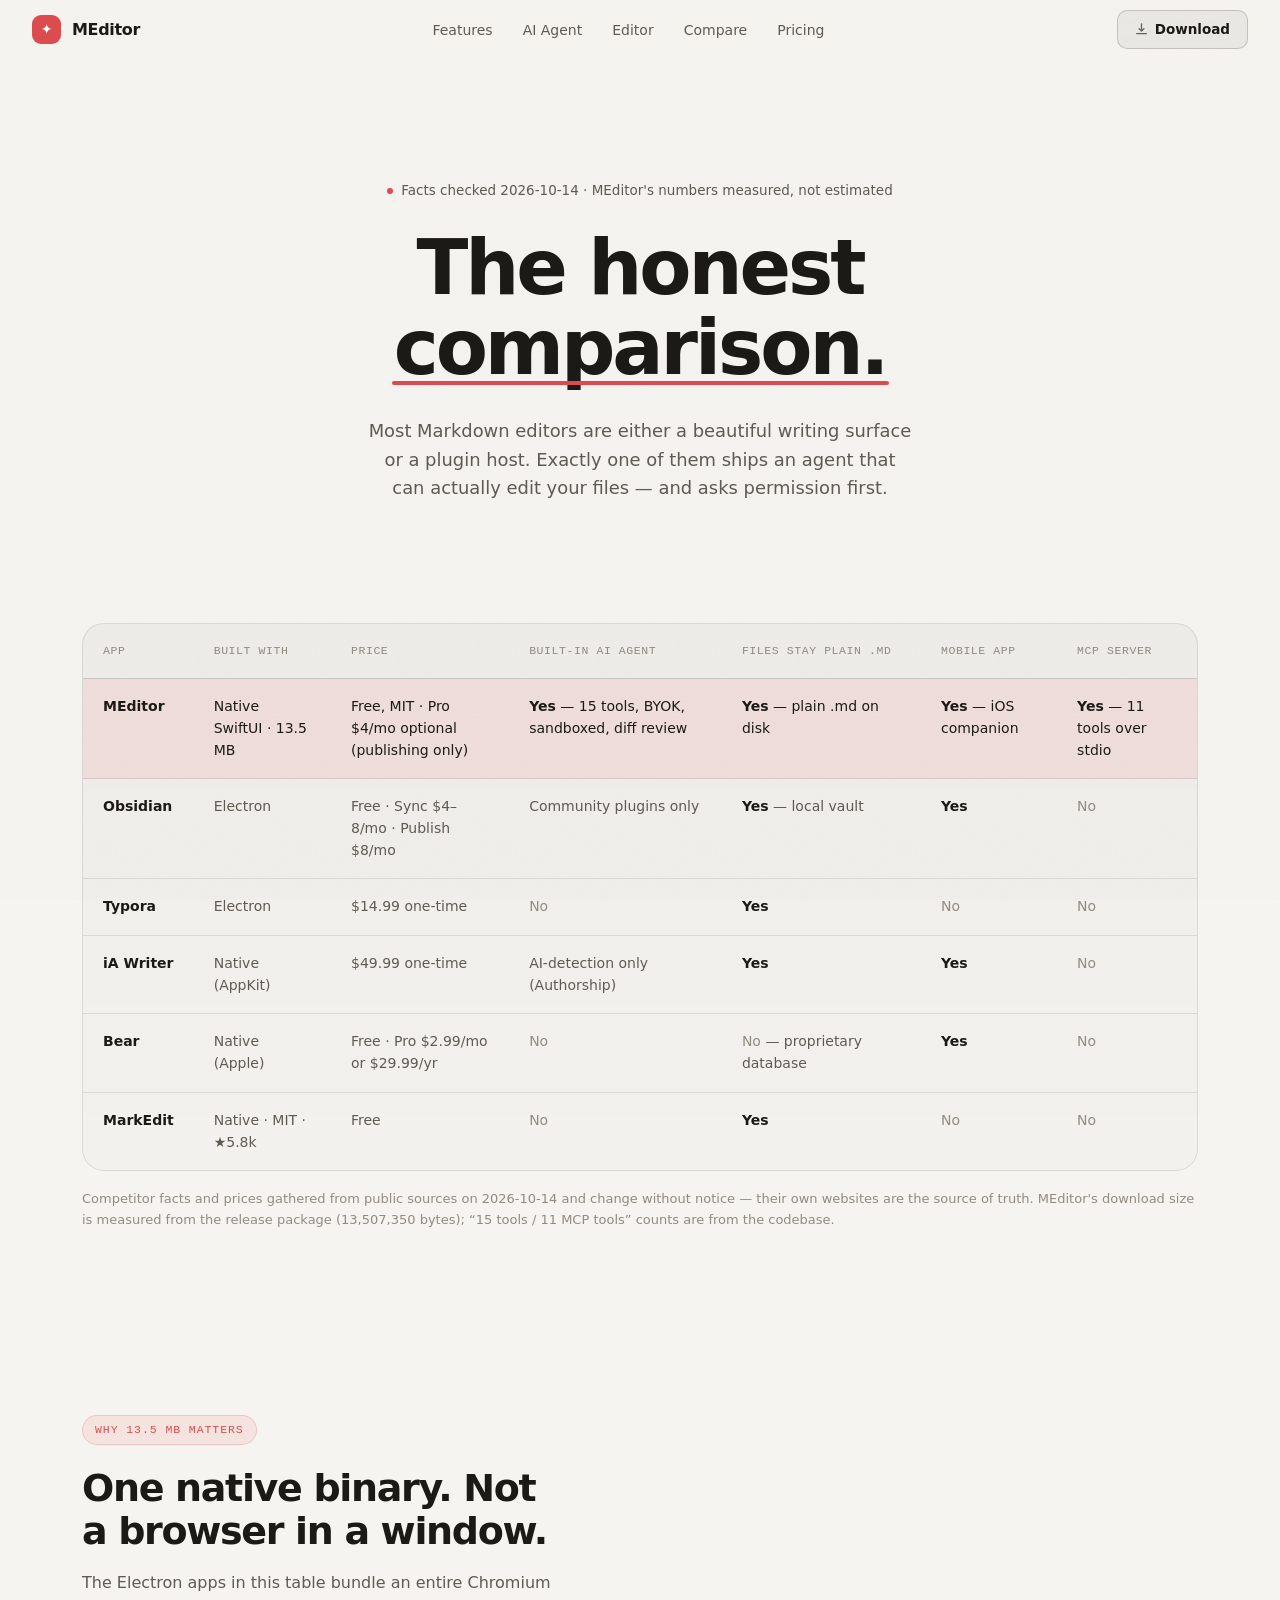
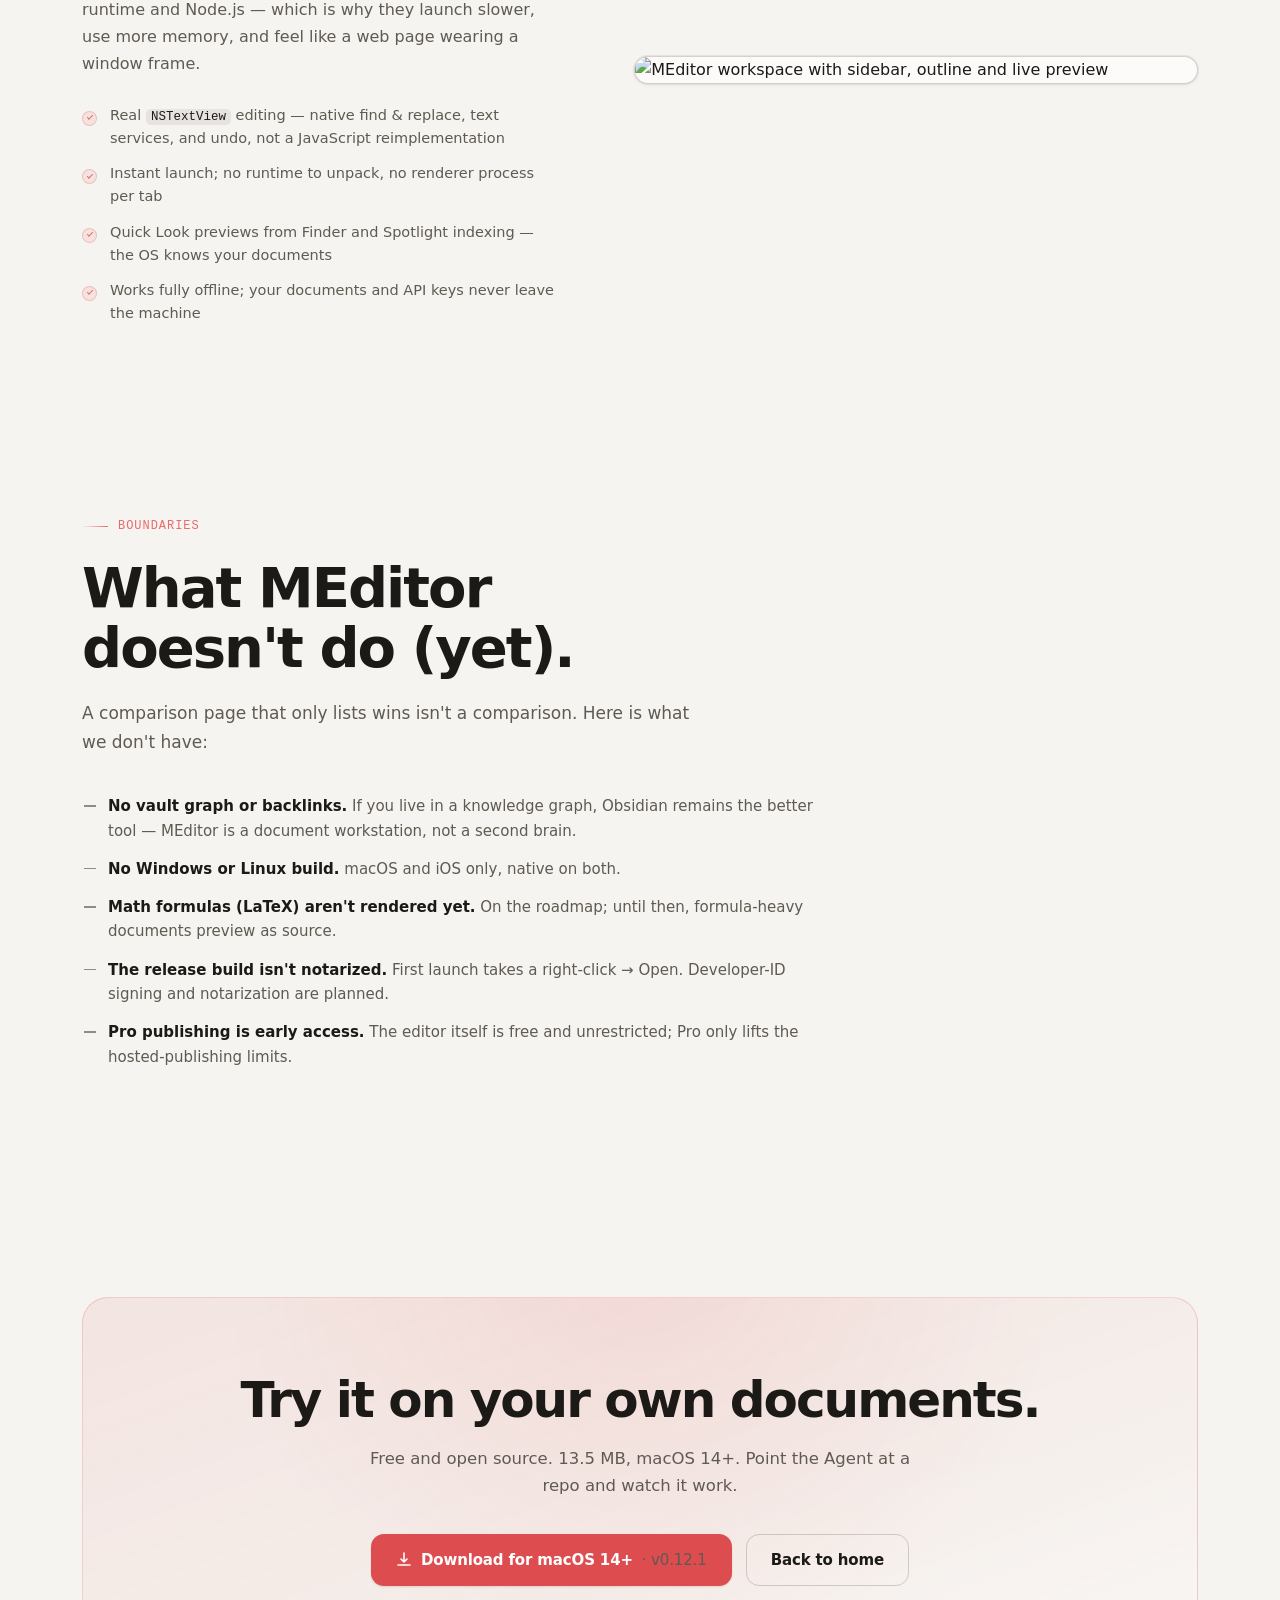
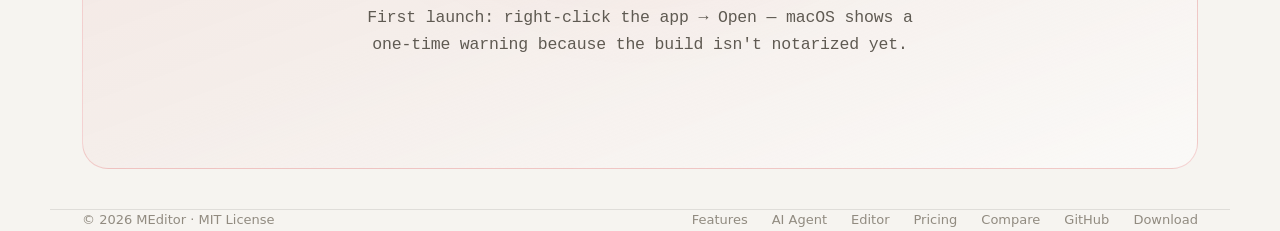
==== website/compare.html @ b94cb67f "site+docs: 分发面 P0/P1 —— MCP/可信执行上首屏、对比页、Gatekeeper 指引、稳定性承诺 竞争力评审（reports/meditor-competitiveness-re" ====
<!DOCTYPE html>
<html lang="en">
<head>
  <meta charset="UTF-8" />
  <meta name="viewport" content="width=device-width, initial-scale=1.0" />
  <title>Compare — MEditor vs Obsidian, Typora, iA Writer, Bear, MarkEdit</title>
  <meta name="description" content="The honest comparison: MEditor vs Obsidian, Typora, iA Writer, Bear and MarkEdit. Native vs Electron, built-in AI agent, BYOK, MCP server, mobile. Prices checked October 2026." />
  <meta property="og:title" content="MEditor — the honest comparison" />
  <meta property="og:description" content="Native 13.5 MB vs Electron. Built-in AI agent with real tool calls. BYOK. MCP server. Prices checked October 2026." />
  <meta property="og:type" content="website" />
  <link rel="stylesheet" href="style.css" />
  <style>
    /* ═══════════════ 对比页专用（表格）═══ 共享样式在 style.css ═══════════════ */
    .cmp-scroll {
      overflow-x: auto;
      border: 1px solid var(--hairline);
      border-radius: var(--r-lg);
      background: linear-gradient(180deg, rgba(28,25,23,0.032), rgba(28,25,23,0.010));
    }
    .cmp-table { width: 100%; border-collapse: collapse; min-width: 880px; }
    .cmp-table th {
      text-align: left; white-space: nowrap;
      font-family: var(--mono); font-size: 11.5px; font-weight: 500;
      letter-spacing: 0.05em; text-transform: uppercase;
      color: var(--text-3);
      padding: 18px 20px;
      border-bottom: 1px solid var(--hairline-2);
    }
    .cmp-table td {
      padding: 17px 20px;
      font-size: 14px; color: var(--text-2); line-height: 1.55;
      border-bottom: 1px solid var(--hairline);
      vertical-align: top;
    }
    .cmp-table tbody tr:last-child td { border-bottom: 0; }
    .cmp-table td:first-child { color: var(--text); font-weight: 580; white-space: nowrap; }
    .cmp-table .cmp-us { background: var(--accent-dim); }
    .cmp-table .cmp-us td { color: var(--text); }
    .cmp-yes { color: var(--text); font-weight: 550; }
    .cmp-no  { color: var(--text-3); }
    .cmp-note {
      margin-top: 18px;
      font-size: 13px; color: var(--text-3); line-height: 1.6;
    }
    .wont-list { list-style: none; display: grid; gap: 14px; max-width: 760px; }
    .wont-list li {
      position: relative; padding-left: 26px;
      font-size: 15px; color: var(--text-2); line-height: 1.62;
    }
    .wont-list li::before {
      content: ''; position: absolute; left: 2px; top: 11px;
      width: 12px; height: 1.5px; background: var(--text-3);
    }
    .wont-list b { color: var(--text); font-weight: 580; }
  </style>
</head>
<body>

<div class="ambient"></div>
<div class="grain"></div>

<!-- ═══════════════ NAV ═══════════════ -->
<nav id="nav">
  <a href="index.html" class="nav-logo">
    <span class="logo-mark">✦</span>
    MEditor
  </a>
  <ul class="nav-links">
    <li><a href="index.html#features">Features</a></li>
    <li><a href="index.html#ai">AI Agent</a></li>
    <li><a href="index.html#editor">Editor</a></li>
    <li><a href="compare.html">Compare</a></li>
    <li><a href="index.html#pricing">Pricing</a></li>
  </ul>
  <a href="#download" class="nav-cta">
    <svg width="13" height="13" viewBox="0 0 16 16" fill="none"><path d="M8 1v9M8 10l-3-3M8 10l3-3" stroke="currentColor" stroke-width="1.6" stroke-linecap="round" stroke-linejoin="round"/><path d="M2 13h12" stroke="currentColor" stroke-width="1.6" stroke-linecap="round" stroke-linejoin="round"/></svg>
    Download
  </a>
</nav>

<!-- ═══════════════ HERO ═══════════════ -->
<div class="hero" style="padding-bottom:40px">
  <div class="wrap">
    <div class="hero-inner">
      <div class="hero-badge hero-anim hero-anim-1">
        <span class="dot"></span>
        Facts checked 2026-10-14 · MEditor's numbers measured, not estimated
      </div>
      <h1 class="hero-anim hero-anim-2">
        The honest<br />
        <span class="u">comparison.</span>
      </h1>
      <p class="hero-sub hero-anim hero-anim-3">
        Most Markdown editors are either a beautiful writing surface or a plugin host.
        Exactly one of them ships an agent that can actually edit your files —
        and asks permission first.
      </p>
    </div>
  </div>
</div>

<!-- ═══════════════ TABLE ═══════════════ -->
<section class="section" style="padding-top:40px">
  <div class="wrap">
    <div class="cmp-scroll reveal">
      <table class="cmp-table">
        <thead>
          <tr>
            <th>App</th>
            <th>Built with</th>
            <th>Price</th>
            <th>Built-in AI Agent</th>
            <th>Files stay plain .md</th>
            <th>Mobile app</th>
            <th>MCP server</th>
          </tr>
        </thead>
        <tbody>
          <tr class="cmp-us">
            <td>MEditor</td>
            <td>Native SwiftUI · 13.5 MB</td>
            <td>Free, MIT · Pro $4/mo optional (publishing only)</td>
            <td><span class="cmp-yes">Yes</span> — 15 tools, BYOK, sandboxed, diff review</td>
            <td><span class="cmp-yes">Yes</span> — plain .md on disk</td>
            <td><span class="cmp-yes">Yes</span> — iOS companion</td>
            <td><span class="cmp-yes">Yes</span> — 11 tools over stdio</td>
          </tr>
          <tr>
            <td>Obsidian</td>
            <td>Electron</td>
            <td>Free · Sync $4–8/mo · Publish $8/mo</td>
            <td>Community plugins only</td>
            <td><span class="cmp-yes">Yes</span> — local vault</td>
            <td><span class="cmp-yes">Yes</span></td>
            <td><span class="cmp-no">No</span></td>
          </tr>
          <tr>
            <td>Typora</td>
            <td>Electron</td>
            <td>$14.99 one-time</td>
            <td><span class="cmp-no">No</span></td>
            <td><span class="cmp-yes">Yes</span></td>
            <td><span class="cmp-no">No</span></td>
            <td><span class="cmp-no">No</span></td>
          </tr>
          <tr>
            <td>iA Writer</td>
            <td>Native (AppKit)</td>
            <td>$49.99 one-time</td>
            <td>AI-detection only (Authorship)</td>
            <td><span class="cmp-yes">Yes</span></td>
            <td><span class="cmp-yes">Yes</span></td>
            <td><span class="cmp-no">No</span></td>
          </tr>
          <tr>
            <td>Bear</td>
            <td>Native (Apple)</td>
            <td>Free · Pro $2.99/mo or $29.99/yr</td>
            <td><span class="cmp-no">No</span></td>
            <td><span class="cmp-no">No</span> — proprietary database</td>
            <td><span class="cmp-yes">Yes</span></td>
            <td><span class="cmp-no">No</span></td>
          </tr>
          <tr>
            <td>MarkEdit</td>
            <td>Native · MIT · ★5.8k</td>
            <td>Free</td>
            <td><span class="cmp-no">No</span></td>
            <td><span class="cmp-yes">Yes</span></td>
            <td><span class="cmp-no">No</span></td>
            <td><span class="cmp-no">No</span></td>
          </tr>
        </tbody>
      </table>
    </div>
    <p class="cmp-note reveal">
      Competitor facts and prices gathered from public sources on 2026-10-14 and change without notice —
      their own websites are the source of truth. MEditor's download size is measured from the release
      package (13,507,350 bytes); “15 tools / 11 MCP tools” counts are from the codebase.
    </p>
  </div>
</section>

<!-- ═══════════════ WHY NATIVE ═══════════════ -->
<section class="section" id="why-native" style="padding-top:0">
  <div class="wrap">
    <div class="feature-split">
      <div class="split-text reveal from-left">
        <span class="tag">Why 13.5 MB matters</span>
        <h3>One native binary. Not a browser in a window.</h3>
        <p>
          The Electron apps in this table bundle an entire Chromium runtime and Node.js — which is
          why they launch slower, use more memory, and feel like a web page wearing a window frame.
        </p>
        <ul class="feature-list">
          <li>Real <code>NSTextView</code> editing — native find &amp; replace, text services, and undo, not a JavaScript reimplementation</li>
          <li>Instant launch; no runtime to unpack, no renderer process per tab</li>
          <li>Quick Look previews from Finder and Spotlight indexing — the OS knows your documents</li>
          <li>Works fully offline; your documents and API keys never leave the machine</li>
        </ul>
      </div>
      <div class="split-visual reveal from-right">
        <div class="shot shot--bare">
          <img src="images/hero.png?v=4" alt="MEditor workspace with sidebar, outline and live preview" loading="lazy">
        </div>
      </div>
    </div>
  </div>
</section>

<!-- ═══════════════ WHAT IT DOESN'T DO ═══════════════ -->
<section class="section" id="limits" style="padding-top:0">
  <div class="wrap">
    <div class="section-head reveal" style="max-width:760px">
      <div class="eyebrow">Boundaries</div>
      <h2 class="section-title">What MEditor<br /><em>doesn't</em> do (yet).</h2>
      <p class="section-sub" style="margin-bottom:38px">
        A comparison page that only lists wins isn't a comparison. Here is what we don't have:
      </p>
      <ul class="wont-list">
        <li><b>No vault graph or backlinks.</b> If you live in a knowledge graph, Obsidian remains the better tool — MEditor is a document workstation, not a second brain.</li>
        <li><b>No Windows or Linux build.</b> macOS and iOS only, native on both.</li>
        <li><b>Math formulas (LaTeX) aren't rendered yet.</b> On the roadmap; until then, formula-heavy documents preview as source.</li>
        <li><b>The release build isn't notarized.</b> First launch takes a right-click → Open. Developer-ID signing and notarization are planned.</li>
        <li><b>Pro publishing is early access.</b> The editor itself is free and unrestricted; Pro only lifts the hosted-publishing limits.</li>
      </ul>
    </div>
  </div>
</section>

<!-- ═══════════════ CTA ═══════════════ -->
<div class="wrap" style="padding-bottom:40px">
  <div class="cta-banner reveal" id="download">
    <h2>Try it on your own documents.</h2>
    <p>Free and open source. 13.5 MB, macOS 14+. Point the Agent at a repo and watch it work.</p>
    <div class="hero-actions" style="margin-bottom:0">
      <a href="/update/pkg" class="btn btn-primary">
        <svg width="16" height="16" viewBox="0 0 16 16" fill="none"><path d="M8 1v9M8 10l-3-3M8 10l3-3" stroke="currentColor" stroke-width="1.6" stroke-linecap="round" stroke-linejoin="round"/><path d="M2 13h12" stroke="currentColor" stroke-width="1.6" stroke-linecap="round" stroke-linejoin="round"/></svg>
        Download for macOS 14+<span class="dl-version"> · v0.12.1</span>
      </a>
      <a href="index.html" class="btn btn-ghost">Back to home</a>
    </div>
    <p class="hero-note" style="margin-top:18px">First launch: <b>right-click the app → Open</b> — macOS shows a one-time warning because the build isn't notarized yet.</p>
  </div>
</div>

<!-- ═══════════════ FOOTER ═══════════════ -->
<footer class="wrap">
  <span>© 2026 MEditor · MIT License</span>
  <div class="footer-links">
    <a href="index.html#features">Features</a>
    <a href="index.html#ai">AI Agent</a>
    <a href="index.html#editor">Editor</a>
    <a href="index.html#pricing">Pricing</a>
    <a href="compare.html">Compare</a>
    <a href="https://github.com/retrychx/Meditor" target="_blank" rel="noopener">GitHub</a>
    <a href="#download">Download</a>
  </div>
</footer>

<script>
  /* 与 index.html 同一套门控：无 JS 时内容照常可见（渐进增强） */
  document.documentElement.classList.add('js-ready');

  const revealObserver = new IntersectionObserver((entries) => {
    entries.forEach(e => {
      if (e.isIntersecting) {
        e.target.classList.add('visible');
        revealObserver.unobserve(e.target);
      }
    });
  }, { threshold: 0.1, rootMargin: '0px 0px -50px 0px' });
  document.querySelectorAll('.reveal, .stagger-children').forEach(el => revealObserver.observe(el));

  const nav = document.getElementById('nav');
  const onScroll = () => nav.classList.toggle('scrolled', window.scrollY > 12);
  window.addEventListener('scroll', onScroll, { passive: true });
  onScroll();

  /* 版本号跟随 appcast，静态值是兜底 */
  fetch('/update/appcast.xml', { cache: 'no-store' })
    .then(r => (r.ok ? r.text() : Promise.reject()))
    .then(xml => {
      const v = xml.match(/sparkle:shortVersionString>\s*([^<]+?)\s*</)?.[1];
      if (v) document.querySelectorAll('.dl-version').forEach(el => { el.textContent = ' · v' + v; });
    })
    .catch(() => {});
</script>
</body>
</html>
---- website/style.css ----
/* ═══════════════════════════════════════════════════════
   MEditor 官网共享样式（index.html 与 compare.html 共用）。
   ⚠️ 改设计只改这一处；两个页面都引它，不会再出现「换 token 漏改硬编码」。
   ═══════════════════════════════════════════════════════ */
    /* ═══════════════════════════════════════════════════════
       Design tokens
       Dark-first: near-black layered surfaces, one accent,
       hierarchy comes from light + space, not from hue.
       ═══════════════════════════════════════════════════════ */
    *, *::before, *::after { box-sizing: border-box; margin: 0; padding: 0; }

    :root {
      /* 暖白纸感：底是纸，面是纸，卡是稍亮的纸。层级靠亮度差（2~4%）而非色相。 */
      --bg:          #F6F4F0;   /* 纸 */
      --bg-2:        #EFEDE7;
      --surface:     #FCFBF9;
      --surface-2:   #F2F0EA;
      --hairline:    rgba(28,25,23,0.10);
      --hairline-2:  rgba(28,25,23,0.18);

      /* 墨黑：不用纯黑，带一点暖调的深棕黑 */
      --text:        #1C1A17;
      --text-2:      #5F5A52;
      --text-3:      #918B80;

      /* 点缀色。参考 Bear 实测值 #DD4C4F（珊瑚红）——
         与「朱红」的差别在于**饱和度与明度**：朱红是暗沉的土红，这个更亮更干净，
         在暖白纸上跳得出来却不刺眼。
         ⚠️ 用法约束：**只作点缀**（logo、下划线、小圆点、图标），
         不做大面积底色、不做按钮底、不做标题字色 —— 铺开就俗了。 */
      --accent:      #DD4C4F;
      --accent-lo:   #C63F42;
      --accent-hi:   #E86A6C;
      --accent-dim:  rgba(221,76,79,0.10);
      --accent-glow: rgba(221,76,79,0.18);

      --font: -apple-system, BlinkMacSystemFont, "SF Pro Display", "Segoe UI", Inter, system-ui, sans-serif;
      --font-serif: ui-serif, "New York", Georgia, "Times New Roman", serif;
      --mono: ui-monospace, "SF Mono", SFMono-Regular, Menlo, "JetBrains Mono", monospace;

      --r-sm: 10px;
      --r:    16px;
      --r-lg: 22px;

      --ease: cubic-bezier(0.16, 1, 0.3, 1);
      --nav-h: 60px;
      --wrap: 1180px;
    }

    html { scroll-behavior: smooth; scroll-padding-top: 100px; }

    body {
      font-family: var(--font);
      background: var(--bg);
      color: var(--text);
      overflow-x: hidden;
      -webkit-font-smoothing: antialiased;
      -moz-osx-font-smoothing: grayscale;
      font-feature-settings: "cv02","cv03","cv04","ss01";
      line-height: 1.6;
    }

    /* 纸：底色 + 极淡的暖色不匀（模拟纸张纤维），无发光、无彩色光晕。 */
    .ambient {
      position: fixed; inset: 0; z-index: 0; pointer-events: none;
      background:
        radial-gradient(1200px 700px at 50% -10%, rgba(255,255,255,0.55)),
        radial-gradient(900px 600px at 92% 12%,  rgba(28,25,23,0.035), transparent 62%);
    }

    /* 纸纤维颗粒：细密、低对比，贴着纸看才有，远看是干净的底。
       用 multiply 而非 overlay —— overlay 在浅底上会提亮（发灰），multiply 才是真纸感。 */
    .grain {
      position: fixed; inset: 0; z-index: 9998; pointer-events: none;
      opacity: 0.42; mix-blend-mode: multiply;
      background-image: url("data:image/svg+xml,%3Csvg xmlns='http://www.w3.org/2000/svg' width='200' height='200'%3E%3Cfilter id='n'%3E%3CfeTurbulence type='fractalNoise' baseFrequency='0.9' numOctaves='4' stitchTiles='stitch'/%3E%3CfeColorMatrix type='saturate' values='0'/%3E%3C/filter%3E%3Crect width='200' height='200' filter='url(%23n)' opacity='0.10'/%3E%3C/svg%3E");
    }

    .wrap {
      max-width: var(--wrap);
      margin: 0 auto;
      padding: 0 32px;
      position: relative; z-index: 1;
    }

    /* ═══════════════ NAV ═══════════════ */
    nav {
      position: fixed; top: 0; left: 0; right: 0; z-index: 100;
      height: var(--nav-h);
      display: flex; align-items: center; justify-content: space-between;
      padding: 0 32px;
      background: rgba(246,244,240,0.72);
      backdrop-filter: blur(22px) saturate(160%);
      -webkit-backdrop-filter: blur(22px) saturate(160%);
      border-bottom: 1px solid transparent;
      transition: background .3s var(--ease), border-color .3s var(--ease);
    }
    nav.scrolled {
      background: rgba(246,244,240,0.92);
      border-bottom-color: var(--hairline);
    }

    .nav-logo {
      display: flex; align-items: center; gap: 11px;
      font-size: 16px; font-weight: 600; letter-spacing: -0.02em;
      color: var(--text); text-decoration: none;
    }
    .logo-mark {
      width: 29px; height: 29px; border-radius: 9px;
      display: flex; align-items: center; justify-content: center;
      font-size: 14px; color: #fff;
      background: var(--accent);
      box-shadow: none;
      color: #fff;
    }

    .nav-links { display: flex; align-items: center; gap: 30px; list-style: none; }
    .nav-links a {
      color: var(--text-2); text-decoration: none; font-size: 14px;
      transition: color .2s var(--ease);
    }
    .nav-links a:hover { color: var(--text); }

    .nav-cta {
      display: inline-flex; align-items: center; gap: 7px;
      padding: 8px 17px; border-radius: 10px;
      font-size: 13.5px; font-weight: 550; text-decoration: none;
      color: var(--text);
      background: rgba(28,25,23,0.055);
      border: 1px solid var(--hairline-2);
      transition: background .22s var(--ease), transform .22s var(--ease), border-color .22s var(--ease);
    }
    .nav-cta:hover { background: rgba(28,25,23,0.1); transform: translateY(-1px); }
    .nav-cta svg { opacity: .65; }

    /* ═══════════════ Hero entrance ═══════════════
       克制优雅：元素按「阅读顺序」依次浮起，最后窗口缓缓升起。
       全部走 transform + opacity（合成层，不触发布局），约 1.4s 收尾。
       prefers-reduced-motion 下整体关闭（见文件末尾）。          */
    @keyframes riseIn {
      from { opacity: 0; transform: translateY(26px); }
      to   { opacity: 1; transform: none; }
    }
    /* 窗口升起：带轻微透视翻转，像从桌面上被托起来放正 */
    @keyframes windowRise {
      from { opacity: 0; transform: translateY(52px) perspective(1600px) rotateX(7deg) scale(0.965); }
      60%  { opacity: 1; }
      to   { opacity: 1; transform: none; }
    }
    /* 入场前的隐藏态。用 .js-ready 门控：无 JS 时不隐藏内容（渐进增强）。
       ⚠️ 入场动画只能作用在**内层** .shot 上：animation-fill-mode: forwards 会把
       from 的 transform 锁成最终值，若与滚动视差同元素，后者会被静默覆盖。 */
    .js-ready .hero-anim { opacity: 0; animation: riseIn 0.95s var(--ease) forwards; }
    .js-ready .hero-anim-1 { animation-delay: 0.05s; }
    .js-ready .hero-anim-2 { animation-delay: 0.16s; }
    .js-ready .hero-anim-3 { animation-delay: 0.27s; }
    .js-ready .hero-anim-4 { animation-delay: 0.38s; }
    .js-ready .hero-shot > .shot { opacity: 0; animation: windowRise 1.4s var(--ease) 0.52s forwards; }

    /* 滚动视差：文字层比截图层慢一点，制造纵深。
       transform 由 JS 每帧写 --py；只声明用哪个变量，值不设初值（无动画时不动）。 */
    .hero-inner { transform: translate3d(0, var(--py, 0px), 0); }
    .hero-shot  { transform: translate3d(0, var(--py-shot, 0px), 0); }
    /* 只在动画真正在跑时提升合成层，动画结束后撤掉（will-change 常驻是内存浪费） */
    @media (prefers-reduced-motion: no-preference) {
      .js-ready .hero-inner, .js-ready .hero-shot { will-change: transform; }
    }

    /* ═══════════════ Shared atoms ═══════════════ */
    .btn {
      display: inline-flex; align-items: center; gap: 9px;
      padding: 13px 24px; border-radius: 13px;
      font-size: 15px; font-weight: 550; letter-spacing: -0.01em;
      text-decoration: none; cursor: pointer;
      transition: transform .24s var(--ease), box-shadow .24s var(--ease),
                  background .24s var(--ease), border-color .24s var(--ease);
      border: 1px solid transparent;
    }
    /* Bear/iA 的主按钮都是**品牌色实心**（iA 是蓝色 GET 圆角块）。
       前面用黑底是想避免"彩色=AI 味"，但真产品里这恰恰是最不像 AI 的做法
       —— 因为它有明确品牌归属，不是「炫技渐变」。 */
    .btn-primary {
      color: #fff;
      background: var(--accent);
      box-shadow: 0 1px 2px rgba(28,25,23,0.12);
    }
    .btn-primary:hover {
      transform: translateY(-1px);
      background: var(--accent-lo);
      box-shadow: 0 6px 18px rgba(221,76,79,0.28);
    }
    .btn-ghost {
      color: var(--text);
      background: transparent;
      border-color: var(--hairline-2);
    }
    .btn-ghost:hover { background: rgba(28,25,23,0.045); transform: translateY(-1px); }

    .mono { font-family: var(--mono); font-size: 0.92em; letter-spacing: -0.01em; }

    /* Section eyebrow: monospace tag with a leading rule — reads as
       engineering doc rather than marketing fluff */
    .eyebrow {
      display: inline-flex; align-items: center; gap: 10px;
      font-family: var(--mono); font-size: 12px; font-weight: 500;
      letter-spacing: 0.08em; text-transform: uppercase;
      color: var(--accent-hi);
      margin-bottom: 22px;
    }
    .eyebrow::before {
      content: ''; width: 26px; height: 1px;
      background: linear-gradient(90deg, transparent, var(--accent-hi));
    }

    .section { padding: 128px 0; position: relative; }

    .section-title {
      font-size: clamp(34px, 4.6vw, 56px);
      font-weight: 620;
      letter-spacing: -0.035em;
      line-height: 1.06;
      margin-bottom: 22px;
    }
    .section-title em { font-style: normal; }
    .section-sub {
      font-size: 17px; color: var(--text-2);
      max-width: 620px; line-height: 1.68;
    }
    .section-head { margin-bottom: 60px; }

    /* Hairline divider with a centre glow */
    .rule {
      height: 1px; border: 0;
      background: linear-gradient(90deg, transparent, var(--hairline-2) 18%, var(--hairline-2) 82%, transparent);
    }

    /* ═══════════════ HERO ═══════════════ */
    .hero {
      position: relative;
      padding: calc(var(--nav-h) + 116px) 0 0;
      text-align: center;
    }
    .hero-badge {
      display: inline-flex; align-items: center; gap: 8px;
      font-size: 13.5px; color: var(--text-2);
      margin-bottom: 26px;
    }
    .hero-badge .dot {
      width: 6px; height: 6px; border-radius: 50%;
      background: var(--accent);
    }

    /* Bear 的标题单行约 64px、行高偏松；我原来 96px 在 1440 宽下两行顶满，
       显得挤。降一档 + 放松行高，留出呼吸。 */
    h1 {
      font-size: clamp(40px, 6.4vw, 76px);
      font-weight: 640;
      letter-spacing: -0.04em;
      line-height: 1.06;
      margin-bottom: 28px;
    }
    /* Bear 的做法：标题整体无衬线同一字号，只在「love」这类词下加一道手绘感下划线。
       不改字体、不改颜色 —— 层级靠一条线。 */
    h1 .u {
      position: relative;
      display: inline-block;
      white-space: nowrap;
    }
    h1 .u::after {
      content: '';
      position: absolute;
      left: -2px; right: -2px; bottom: 0.055em;
      height: 0.055em;
      background: var(--accent);
      border-radius: 3px;
      transform: scaleX(0); transform-origin: left;
      animation: underlineIn 0.7s var(--ease) 1.15s forwards;
    }
    @keyframes underlineIn { to { transform: scaleX(1); } }
    @media (prefers-reduced-motion: reduce) {
      h1 .u::after { animation: none; transform: scaleX(1); }
    }

    .hero-sub {
      font-size: clamp(16px, 1.4vw, 18px);
      color: var(--text-2);
      max-width: 560px; margin: 0 auto 40px;
      line-height: 1.6;
      text-wrap: balance;
    }
    .hero-actions {
      display: flex; align-items: center; justify-content: center;
      gap: 14px; flex-wrap: wrap;
      margin-bottom: 78px;
    }
    .hero-note {
      margin-top: 20px;
      font-family: var(--mono); font-size: 12.5px; color: var(--text-3);
      letter-spacing: -0.01em;
    }
    .hero-note b { color: var(--text-2); font-weight: 500; }
  
/* ═══════════════ macOS window frame ═══════════════
       Wrapping screenshots in real window chrome is the single
       biggest credibility/quality lever: it reads as "a real app"
       rather than "an image on a page".                        */
    .shot {
      position: relative;
      border-radius: 14px;
      background: var(--surface);
      border: 1px solid var(--hairline-2);
      box-shadow:
        0 0 0 1px rgba(28,25,23,0.07),
        0 2px 4px rgba(28,25,23,0.04),
        0 18px 40px -16px rgba(28,25,23,0.16);
      overflow: hidden;
    }
    /* title bar */
    .shot::before {
      content: '';
      display: block;
      height: 38px;
      /* 浅色纸面上的窗口标题栏：macOS 浅色主题的标题栏不是纯白，是一层灰 */
      background: linear-gradient(180deg, #F0EEE8, #E7E4DD);
      border-bottom: 1px solid rgba(28,25,23,0.13);
      box-shadow: 0 1px 0 rgba(255,255,255,0.55) inset;
    }
    /* traffic lights */
    .shot::after {
      content: '';
      position: absolute; top: 0; left: 0;
      width: 78px; height: 38px;
      background:
        radial-gradient(circle at 14px 19px, #FF5F57 0 5.5px, transparent 6px),
        radial-gradient(circle at 34px 19px, #FEBC2E 0 5.5px, transparent 6px),
        radial-gradient(circle at 54px 19px, #28C840 0 5.5px, transparent 6px);
      pointer-events: none;
    }
    .shot img {
      display: block; width: 100%; height: auto;
    }
    /* 截图本身已含 macOS 窗口栏（红绿灯 + 标题栏）时用这个变体：
       保留框体与投影，但不再叠一层标题栏/红绿灯，否则会出现两层红绿灯。 */
    .shot--bare { background: var(--surface); }
    .shot--bare::before, .shot--bare::after { display: none; }
    .shot--bare img { border-radius: 0; }
    /* accent bloom under the hero shot */
    /* 截图外层：只负责承载滚动视差的 transform（入场动画在内层 .shot 上）。
       ⚠️ 这里原本还有个 ::before 光晕伪元素（深色版的蓝色外发光），它
       `inset: 18% 8% -6%` 的 top 会向上伸进 hero-note 区域，在暖白纸上表现为
       一块灰影压在「13.5 MB · macOS 14+」下面。纸面不需要外发光，已移除。 */
    .shot-glow { position: relative; margin-top: 52px; }

    /* ═══════════════ STATS ═══════════════ */
    .stats-section { padding: 92px 0 84px; }
    .stats-grid {
      display: grid;
      grid-template-columns: repeat(4, minmax(0,1fr));
      border: 1px solid var(--hairline);
      border-radius: var(--r);
      background: linear-gradient(180deg, rgba(28,25,23,0.028), rgba(28,25,23,0.008));
      overflow: hidden;
    }
    .stat-item {
      padding: 30px 26px;
      text-align: center;
      border-right: 1px solid var(--hairline);
      transition: background .3s var(--ease);
    }
    .stat-item:last-child { border-right: 0; }
    .stat-item:hover { background: rgba(28,25,23,0.022); }
    .stat-num {
      font-size: clamp(30px, 3.4vw, 40px); font-weight: 620;
      letter-spacing: -0.04em; line-height: 1;
      color: var(--text);
    }
    .stat-label {
      margin-top: 11px;
      font-family: var(--mono); font-size: 11.5px;
      letter-spacing: 0.05em; text-transform: uppercase;
      color: var(--text-3);
    }

    /* ═══════════════ Bento features ═══════════════ */
    .bento-grid {
      display: grid;
      grid-template-columns: repeat(6, minmax(0,1fr));
      gap: 18px;
    }
    .bento-card {
      position: relative;
      padding: 30px 28px;
      border-radius: var(--r-lg);
      background: linear-gradient(180deg, rgba(28,25,23,0.032), rgba(28,25,23,0.010));
      border: 1px solid var(--hairline);
      overflow: hidden;
      transition: transform .34s var(--ease), border-color .34s var(--ease),
                  box-shadow .34s var(--ease);
    }
    /* cursor-tracked spotlight (set via --mx/--my in JS) */
    .bento-card::before {
      content: '';
      position: absolute; inset: 0;
      background: radial-gradient(420px circle at var(--mx, 50%) var(--my, 0%),
                  rgba(28,25,23,0.10), transparent 62%);
      opacity: 0; transition: opacity .34s var(--ease); pointer-events: none;
    }
    /* top highlight hairline */
    .bento-card::after {
      content: '';
      position: absolute; top: 0; left: 14%; right: 14%; height: 1px;
      background: linear-gradient(90deg, transparent, rgba(28,25,23,0.28), transparent);
      opacity: 0; transition: opacity .34s var(--ease);
    }
    .bento-card:hover {
      transform: translateY(-4px);
      border-color: var(--hairline-2);
      box-shadow: 0 20px 48px -22px rgba(0,0,0,0.85);
    }
    .bento-card:hover::before, .bento-card:hover::after { opacity: 1; }

    /* spans: 6-col grid */
    .bc-1 { grid-column: span 4; }
    .bc-2 { grid-column: span 2; }
    .bc-3 { grid-column: span 2; }
    .bc-4 { grid-column: span 4; }
    .bc-5, .bc-6, .bc-7 { grid-column: span 2; }
    /* 全宽卡（MCP）：独占一行，给品类内独一份的特性 */
    .bc-full { grid-column: span 6; }

    .card-icon {
      width: 40px; height: 40px; border-radius: 11px;
      display: flex; align-items: center; justify-content: center;
      color: var(--accent);
      background: var(--accent-dim);
      border: 1px solid rgba(221,76,79,0.20);
      margin-bottom: 20px;
    }
    .card-title {
      font-size: 18.5px; font-weight: 580; letter-spacing: -0.025em;
      margin-bottom: 10px;
    }
    .card-desc { font-size: 14.5px; color: var(--text-2); line-height: 1.66; }
    .card-desc code {
      font-family: var(--mono); font-size: 12.5px;
      padding: 2px 6px; border-radius: 5px;
      background: rgba(28,25,23,0.07); color: var(--text);
    }
    .card-media {
      margin-top: 24px;
      border-radius: 12px;
      overflow: hidden;
      border: 1px solid var(--hairline);
      background: var(--surface);
    }
    .card-media img { display: block; width: 100%; height: auto; }

    /* ═══════════════ Feature split ═══════════════ */
    .feature-split {
      display: grid;
      grid-template-columns: minmax(0, 0.92fr) minmax(0, 1.08fr);
      gap: 72px; align-items: center;
      padding: 56px 0;
    }
    .feature-split.reverse .split-text { order: 2; }
    .feature-split.reverse .split-visual { order: 1; }

    .tag {
      display: inline-flex; align-items: center; gap: 8px;
      font-family: var(--mono); font-size: 11.5px; font-weight: 500;
      letter-spacing: 0.08em; text-transform: uppercase;
      color: var(--accent);
      padding: 5px 12px; border-radius: 100px;
      background: var(--accent-dim);
      border: 1px solid rgba(221,76,79,0.20);
      margin-bottom: 22px;
    }
    .split-text h3 {
      font-size: clamp(27px, 3.1vw, 38px);
      font-weight: 620; letter-spacing: -0.035em; line-height: 1.12;
      margin-bottom: 18px;
    }
    .split-text > p { font-size: 16px; color: var(--text-2); line-height: 1.68; margin-bottom: 26px; }

    .feature-list { list-style: none; display: grid; gap: 12px; }
    .feature-list li {
      position: relative; padding-left: 28px;
      font-size: 14.5px; color: var(--text-2); line-height: 1.6;
    }
    /* custom tick — a small gradient glyph, not a bullet */
    .feature-list li::before {
      content: '';
      position: absolute; left: 0; top: 7px;
      width: 15px; height: 15px; border-radius: 50%;
      background: var(--accent-dim);
      border: 1px solid rgba(221,76,79,0.24);
    }
    .feature-list li::after {
      content: '';
      position: absolute; left: 4.5px; top: 11.5px;
      width: 6px; height: 3px;
      border-left: 1.6px solid var(--accent-hi);
      border-bottom: 1.6px solid var(--accent-hi);
      transform: rotate(-45deg);
    }
    .feature-list code, .split-text code {
      font-family: var(--mono); font-size: 12.5px;
      padding: 1px 5px; border-radius: 5px;
      background: rgba(28,25,23,0.07); color: var(--text);
    }

    /* ═══════════════ Pricing ═══════════════ */
    .pricing-grid {
      display: grid; grid-template-columns: repeat(2, minmax(0,1fr));
      gap: 20px; max-width: 900px; margin: 0 auto;
    }
    .price-card {
      position: relative;
      padding: 34px 32px;
      border-radius: var(--r-lg);
      background: linear-gradient(180deg, rgba(28,25,23,0.032), rgba(28,25,23,0.008));
      border: 1px solid var(--hairline);
      display: flex; flex-direction: column;
      transition: transform .34s var(--ease), border-color .34s var(--ease);
    }
    .price-card:hover { transform: translateY(-3px); border-color: var(--hairline-2); }
    .price-card.pro {
      border-color: rgba(28,25,23,0.34);
      background: linear-gradient(180deg, rgba(28,25,23,0.10), rgba(20,18,15,0.028));
      box-shadow: 0 24px 60px -28px rgba(28,25,23,0.42);
    }
    .price-plan {
      display: flex; align-items: center; gap: 10px;
      font-size: 13px; font-weight: 560; letter-spacing: 0.03em;
      text-transform: uppercase; color: var(--text-2);
      margin-bottom: 18px;
    }
    .price-badge {
      font-family: var(--mono); font-size: 10.5px; letter-spacing: 0.06em;
      padding: 3px 9px; border-radius: 100px;
      color: #C7D2FE;
      background: rgba(28,25,23,0.20);
      border: 1px solid rgba(28,25,23,0.34);
      text-transform: none;
    }
    .price-amount {
      font-size: 46px; font-weight: 640; letter-spacing: -0.045em; line-height: 1;
      margin-bottom: 12px;
    }
    .price-amount span { font-size: 15px; font-weight: 450; color: var(--text-3); letter-spacing: -0.01em; }
    .price-tagline { font-size: 14.5px; color: var(--text-2); margin-bottom: 26px; }
    .price-list {
      list-style: none; display: grid; gap: 11px;
      margin-bottom: 30px; flex: 1;
    }
    .price-list li {
      position: relative; padding-left: 26px;
      font-size: 14px; color: var(--text-2); line-height: 1.58;
    }
    .price-list li::before {
      content: '';
      position: absolute; left: 2px; top: 8px;
      width: 5px; height: 5px; border-radius: 50%;
      background: var(--accent-hi);
    }
    .price-list li.soon { color: var(--text-3); }
    .price-list li.soon::before { background: var(--text-3); }
    .price-list em { font-style: normal; color: var(--text-3); font-size: 12.5px; }
    .price-card .btn { justify-content: center; }

    .pricing-note {
      text-align: center; margin-top: 26px;
      font-size: 13px; color: var(--text-3);
    }

    /* ═══════════════ CTA banner ═══════════════ */
    .cta-banner {
      position: relative;
      margin: 40px 0 0;
      padding: 76px 48px;
      border-radius: 26px;
      text-align: center;
      overflow: hidden;
      /* ⚠️ 这段渐变的第三个色标上一版换墨黑时被漏掉了（仍是rgba(58,53,46,0.05)），
         于是 CTA 在暖白纸上呈灰闷色 —— 与整体品牌色脱节。 */
      background: linear-gradient(160deg, rgba(221,76,79,0.09), rgba(221,76,79,0.035) 52%, rgba(255,255,255,0.5));
      border: 1px solid rgba(221,76,79,0.22);
    }
    .cta-banner::before {
      content: '';
      position: absolute; inset: 0;
      background: radial-gradient(620px circle at 50% -10%, rgba(221,76,79,0.10), transparent 68%);
      pointer-events: none;
    }
    .cta-banner > * { position: relative; }
    .cta-banner h2 {
      font-size: clamp(30px, 4.2vw, 50px);
      font-weight: 640; letter-spacing: -0.04em; line-height: 1.06;
      margin-bottom: 18px;
    }
    .cta-banner p {
      font-size: 16.5px; color: var(--text-2);
      max-width: 560px; margin: 0 auto 34px; line-height: 1.66;
    }
    .dl-version { color: var(--text-2); font-weight: 450; }

    /* ═══════════════ Footer ═══════════════ */
    footer {
      display: flex; align-items: center; justify-content: space-between;
      flex-wrap: wrap; gap: 18px;
      padding: 40px 0 52px;
      margin-top: 40px;
      border-top: 1px solid var(--hairline);
      font-size: 13px; color: var(--text-3);
    }
    .footer-links { display: flex; gap: 24px; flex-wrap: wrap; }
    .footer-links a {
      color: var(--text-3); text-decoration: none;
      transition: color .2s var(--ease);
    }
    .footer-links a:hover { color: var(--text-2); }

    /* ═══════════════ Reveal animation ═══════════════ */
    .reveal { opacity: 0; transform: translateY(26px); }
    .reveal.from-left  { transform: translateX(-32px); }
    .reveal.from-right { transform: translateX(32px); }
    .reveal.visible {
      opacity: 1; transform: none;
      transition: opacity .85s var(--ease), transform .85s var(--ease);
    }
    .stagger-children > * {
      opacity: 0; transform: translateY(20px);
    }
    .stagger-children.visible > * {
      opacity: 1; transform: none;
      transition: opacity .7s var(--ease), transform .7s var(--ease);
    }
    .stagger-children.visible > *:nth-child(1) { transition-delay: 0.02s; }
    .stagger-children.visible > *:nth-child(2) { transition-delay: 0.09s; }
    .stagger-children.visible > *:nth-child(3) { transition-delay: 0.16s; }
    .stagger-children.visible > *:nth-child(4) { transition-delay: 0.23s; }
    .stagger-children.visible > *:nth-child(5) { transition-delay: 0.30s; }
    .stagger-children.visible > *:nth-child(6) { transition-delay: 0.37s; }
    .stagger-children.visible > *:nth-child(7) { transition-delay: 0.44s; }

    /* ═══════════════ Responsive ═══════════════ */
    @media (max-width: 1080px) {
      .bc-1, .bc-4 { grid-column: span 6; }
      .bc-2, .bc-3 { grid-column: span 3; }
      .bc-5, .bc-6, .bc-7 { grid-column: span 3; }
      .bc-full { grid-column: span 6; }
      .feature-split { grid-template-columns: 1fr; gap: 44px; }
      .feature-split.reverse .split-text { order: 1; }
      .feature-split.reverse .split-visual { order: 2; }
    }
    @media (max-width: 760px) {
      .wrap { padding: 0 20px; }
      nav { padding: 0 20px; }
      .nav-links { display: none; }
      .section { padding: 84px 0; }
      .bento-grid { grid-template-columns: 1fr; }
      .bc-1, .bc-2, .bc-3, .bc-4, .bc-5, .bc-6, .bc-7, .bc-full { grid-column: span 1; }
      .stats-grid { grid-template-columns: repeat(2, minmax(0,1fr)); }
      .stat-item { border-right: 0; border-bottom: 1px solid var(--hairline); }
      .stat-item:nth-child(odd) { border-right: 1px solid var(--hairline); }
      .stat-item:nth-last-child(-n+2) { border-bottom: 0; }
      .pricing-grid { grid-template-columns: 1fr; }
      .cta-banner { padding: 56px 24px; }
      .hero { padding-top: calc(var(--nav-h) + 76px); }
      .hero-actions .btn { width: 100%; justify-content: center; }
      footer { justify-content: center; text-align: center; }
    }
    @media (prefers-reduced-motion: reduce) {
      html { scroll-behavior: auto; }
      .js-ready .hero-anim, .js-ready .hero-shot > .shot {
        opacity: 1 !important; animation: none !important;
      }
      .hero-inner, .hero-shot { transform: none !important; }
      .reveal, .stagger-children > * { opacity: 1 !important; transform: none !important; }
      .bento-card, .price-card, .btn { transition: none; }
    }
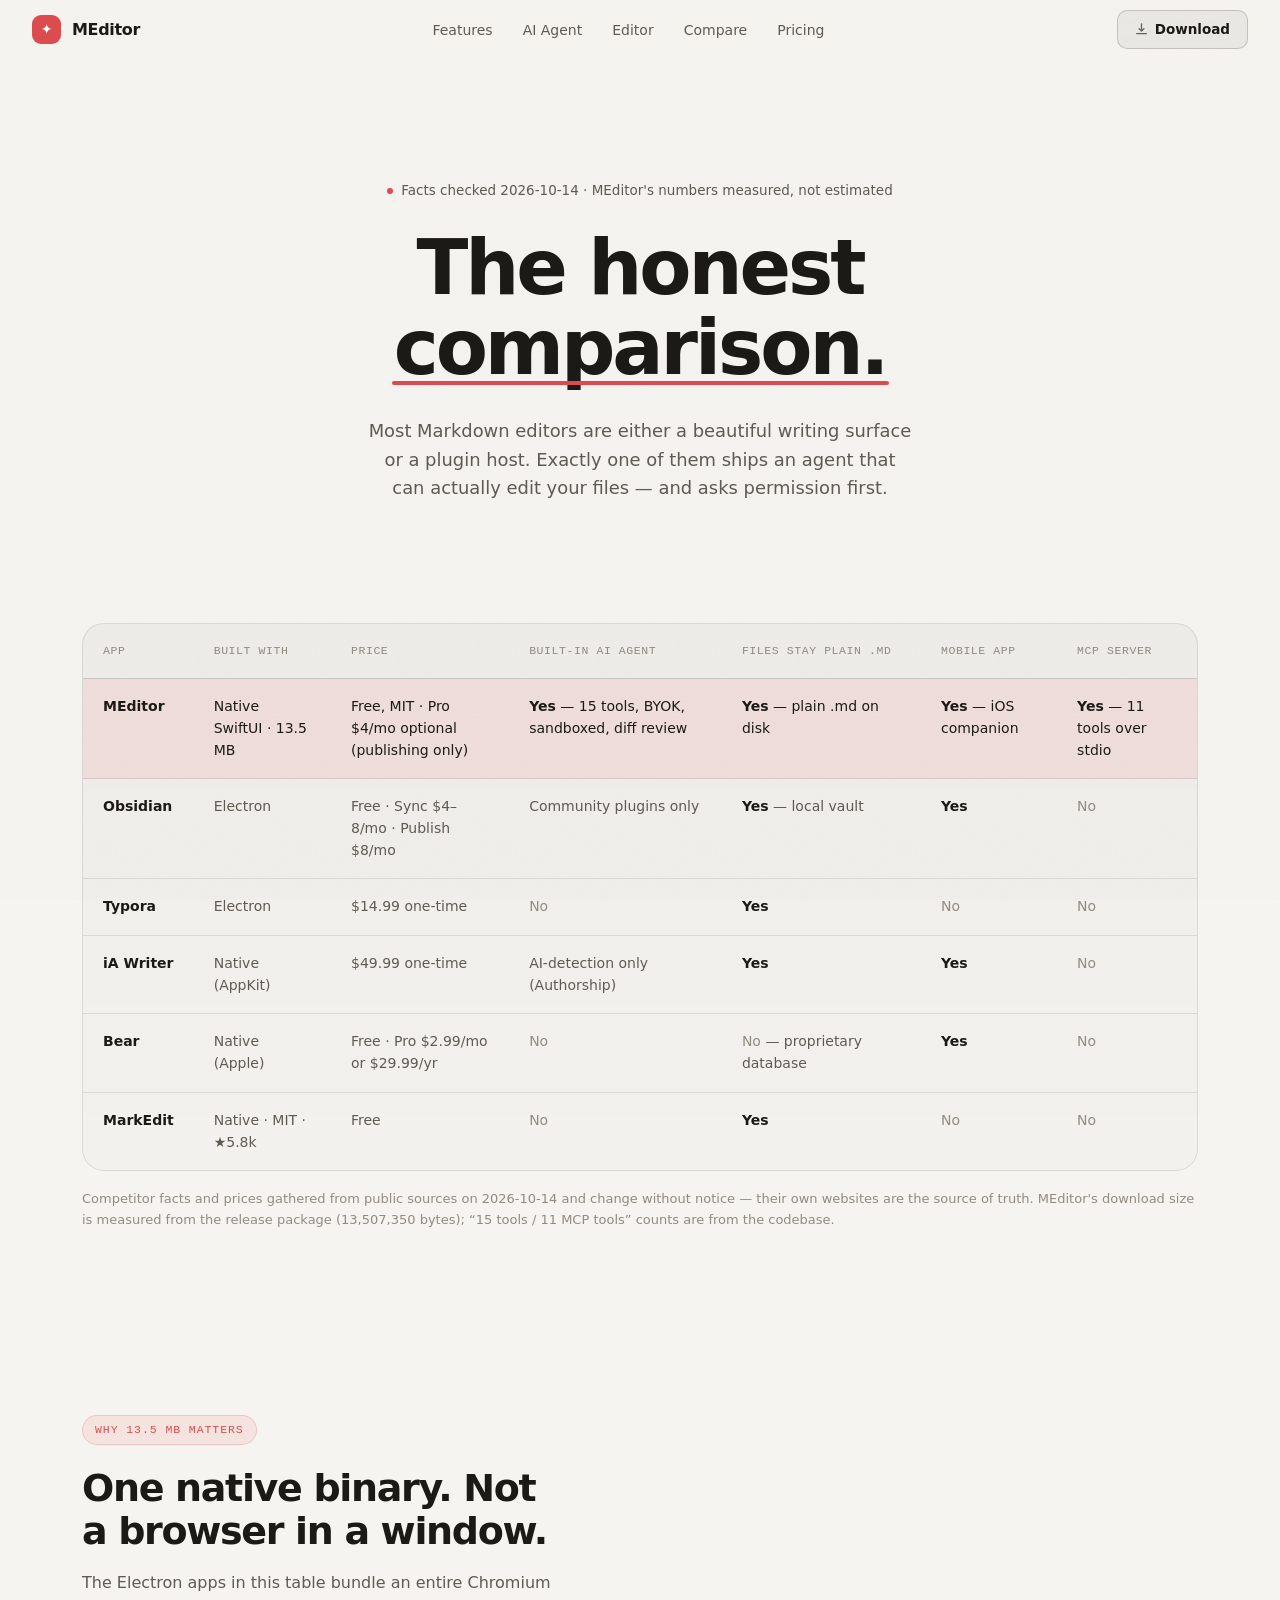
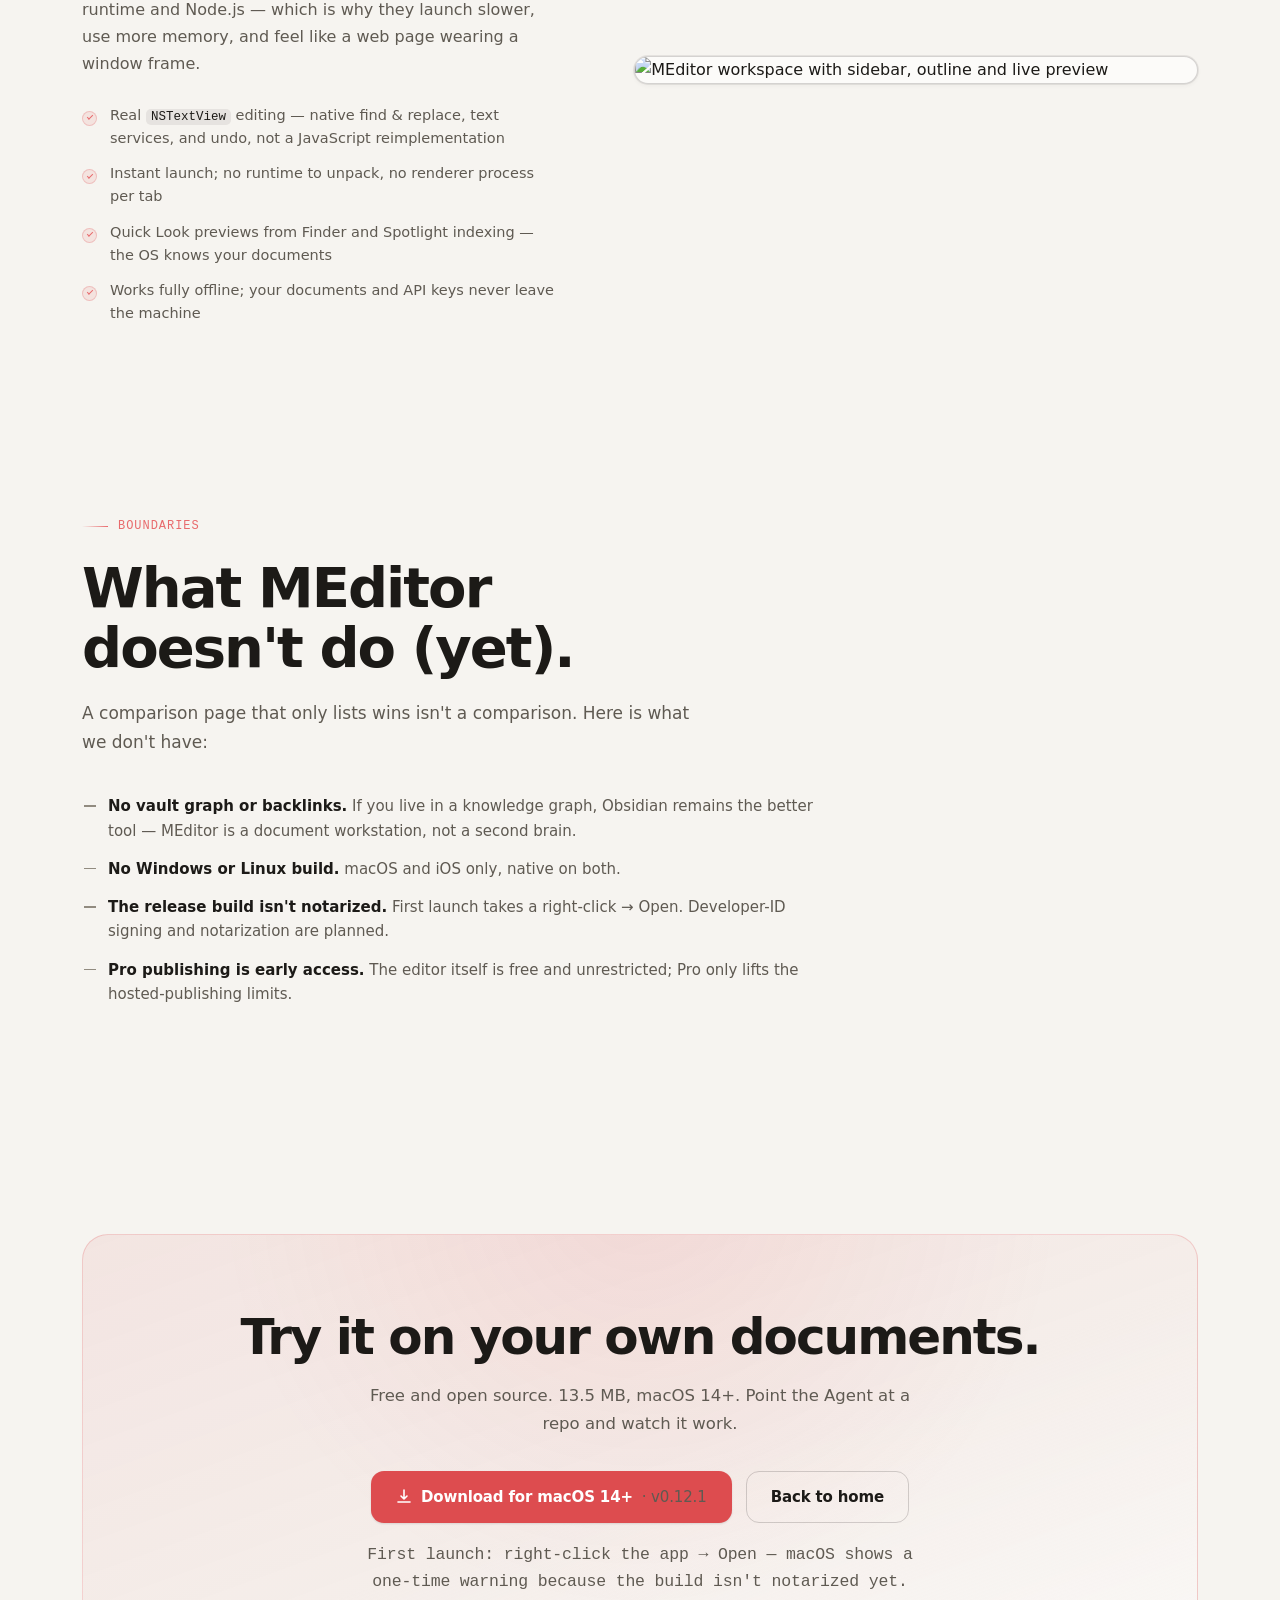
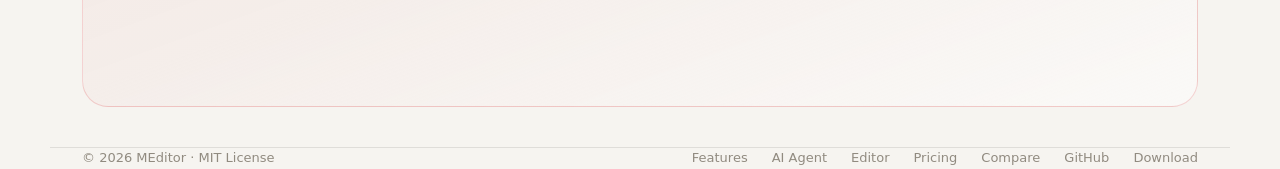
==== commit 73b21057: "feat(preview): KaTeX 数学公式渲染 + 关窗不再退出应用 + 修 Sparkle 签名 三项用户报告的问题一次解决：  1. 数学公式渲染（KaTeX 0.19.0，资源离线内置）" ====
--- a/website/compare.html
+++ b/website/compare.html
@@ -61,16 +61,16 @@
 
 <!-- ═══════════════ NAV ═══════════════ -->
 <nav id="nav">
-  <a href="index.html" class="nav-logo">
+  <a href="/" class="nav-logo">
     <span class="logo-mark">✦</span>
     MEditor
   </a>
   <ul class="nav-links">
-    <li><a href="index.html#features">Features</a></li>
-    <li><a href="index.html#ai">AI Agent</a></li>
-    <li><a href="index.html#editor">Editor</a></li>
-    <li><a href="compare.html">Compare</a></li>
-    <li><a href="index.html#pricing">Pricing</a></li>
+    <li><a href="/#features">Features</a></li>
+    <li><a href="/#ai">AI Agent</a></li>
+    <li><a href="/#editor">Editor</a></li>
+    <li><a href="/compare">Compare</a></li>
+    <li><a href="/#pricing">Pricing</a></li>
   </ul>
   <a href="#download" class="nav-cta">
     <svg width="13" height="13" viewBox="0 0 16 16" fill="none"><path d="M8 1v9M8 10l-3-3M8 10l3-3" stroke="currentColor" stroke-width="1.6" stroke-linecap="round" stroke-linejoin="round"/><path d="M2 13h12" stroke="currentColor" stroke-width="1.6" stroke-linecap="round" stroke-linejoin="round"/></svg>
@@ -220,7 +220,6 @@
       <ul class="wont-list">
         <li><b>No vault graph or backlinks.</b> If you live in a knowledge graph, Obsidian remains the better tool — MEditor is a document workstation, not a second brain.</li>
         <li><b>No Windows or Linux build.</b> macOS and iOS only, native on both.</li>
-        <li><b>Math formulas (LaTeX) aren't rendered yet.</b> On the roadmap; until then, formula-heavy documents preview as source.</li>
         <li><b>The release build isn't notarized.</b> First launch takes a right-click → Open. Developer-ID signing and notarization are planned.</li>
         <li><b>Pro publishing is early access.</b> The editor itself is free and unrestricted; Pro only lifts the hosted-publishing limits.</li>
       </ul>
@@ -238,7 +237,7 @@
         <svg width="16" height="16" viewBox="0 0 16 16" fill="none"><path d="M8 1v9M8 10l-3-3M8 10l3-3" stroke="currentColor" stroke-width="1.6" stroke-linecap="round" stroke-linejoin="round"/><path d="M2 13h12" stroke="currentColor" stroke-width="1.6" stroke-linecap="round" stroke-linejoin="round"/></svg>
         Download for macOS 14+<span class="dl-version"> · v0.12.1</span>
       </a>
-      <a href="index.html" class="btn btn-ghost">Back to home</a>
+      <a href="/" class="btn btn-ghost">Back to home</a>
     </div>
     <p class="hero-note" style="margin-top:18px">First launch: <b>right-click the app → Open</b> — macOS shows a one-time warning because the build isn't notarized yet.</p>
   </div>
@@ -248,11 +247,11 @@
 <footer class="wrap">
   <span>© 2026 MEditor · MIT License</span>
   <div class="footer-links">
-    <a href="index.html#features">Features</a>
-    <a href="index.html#ai">AI Agent</a>
-    <a href="index.html#editor">Editor</a>
-    <a href="index.html#pricing">Pricing</a>
-    <a href="compare.html">Compare</a>
+    <a href="/#features">Features</a>
+    <a href="/#ai">AI Agent</a>
+    <a href="/#editor">Editor</a>
+    <a href="/#pricing">Pricing</a>
+    <a href="/compare">Compare</a>
     <a href="https://github.com/retrychx/Meditor" target="_blank" rel="noopener">GitHub</a>
     <a href="#download">Download</a>
   </div>
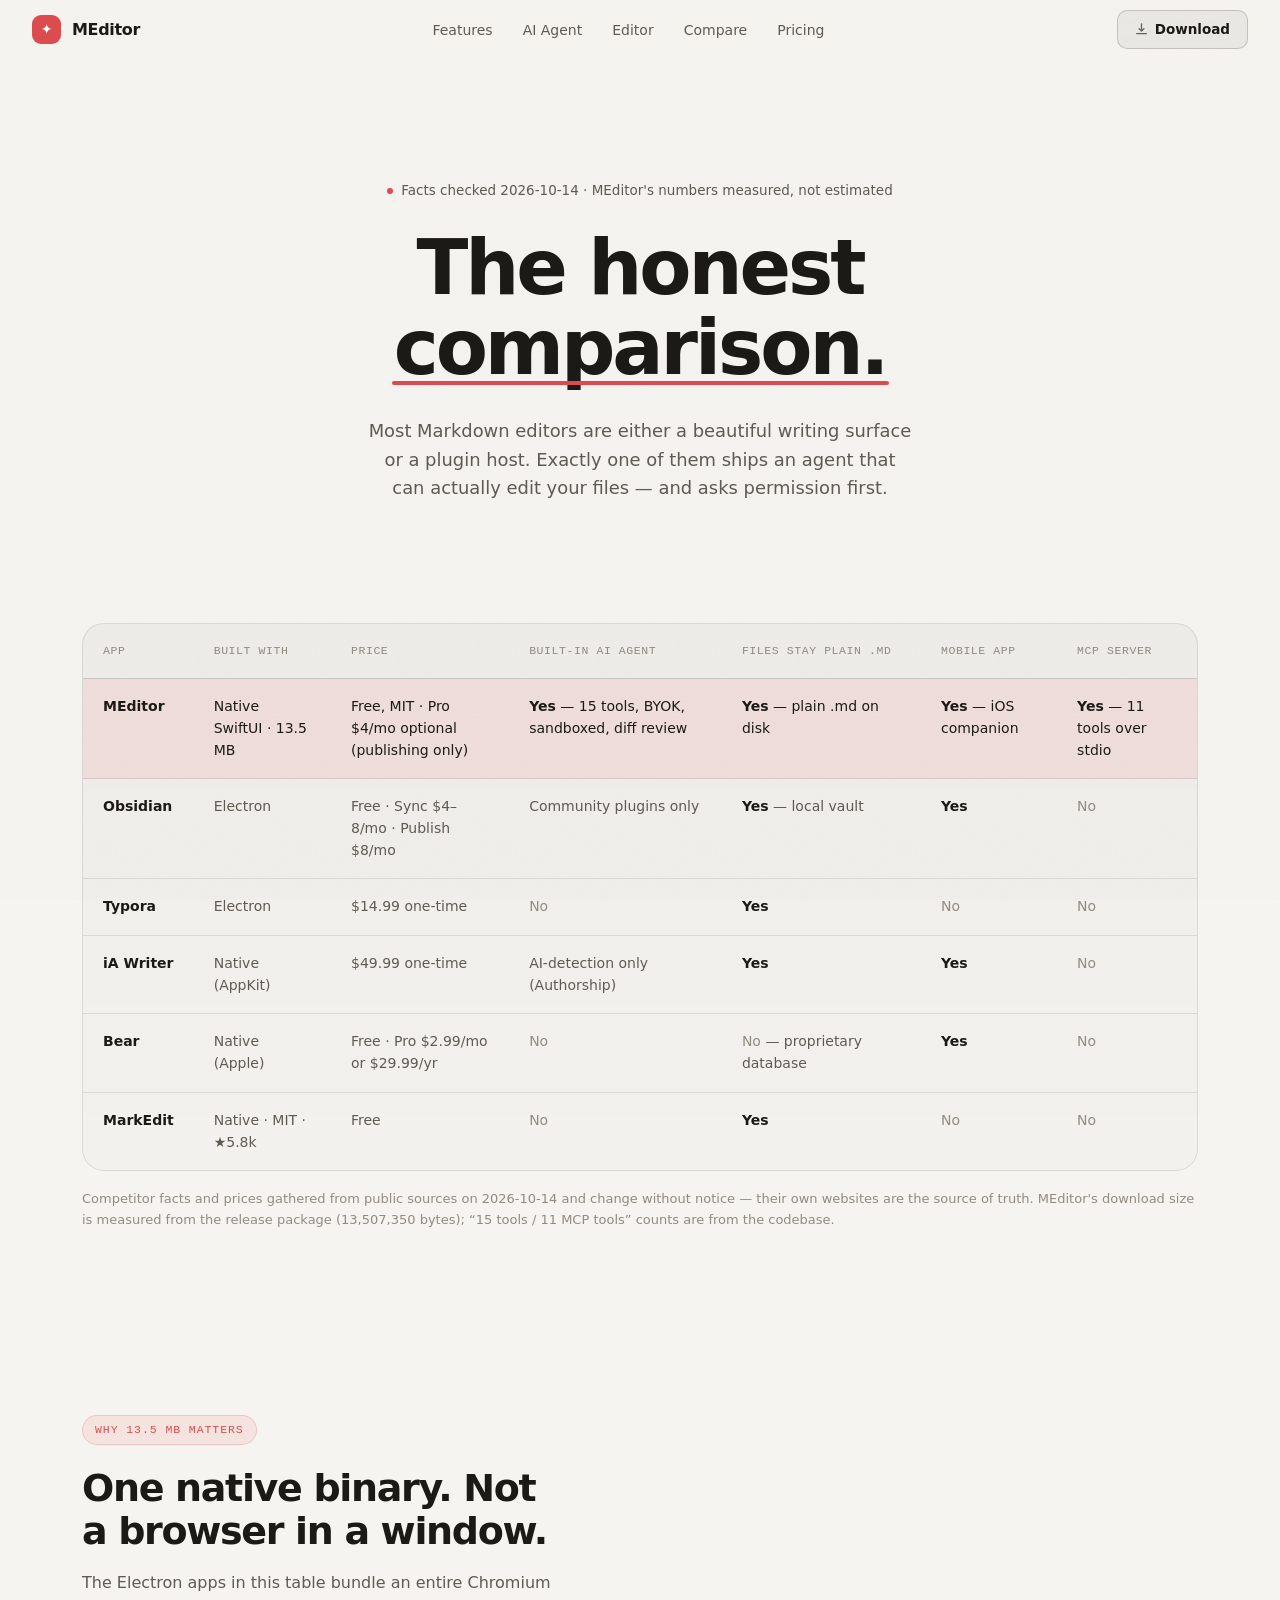
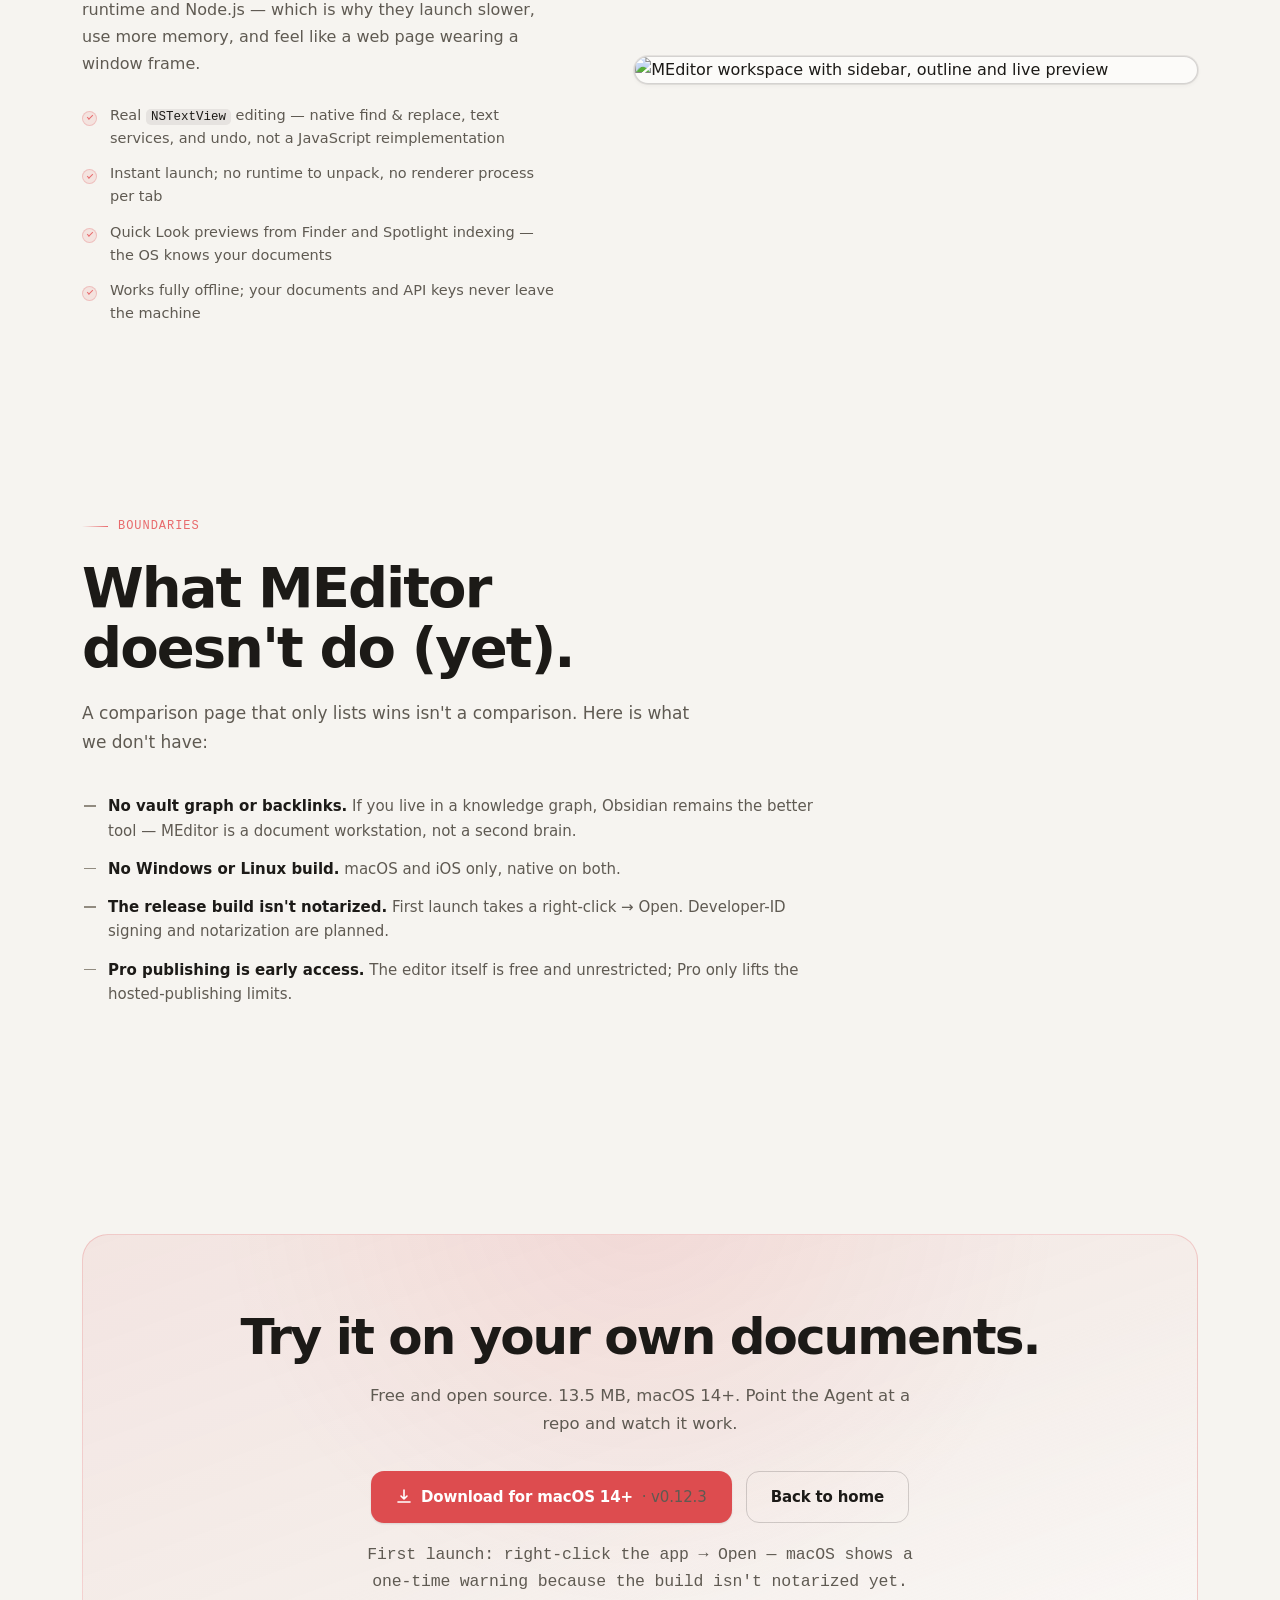
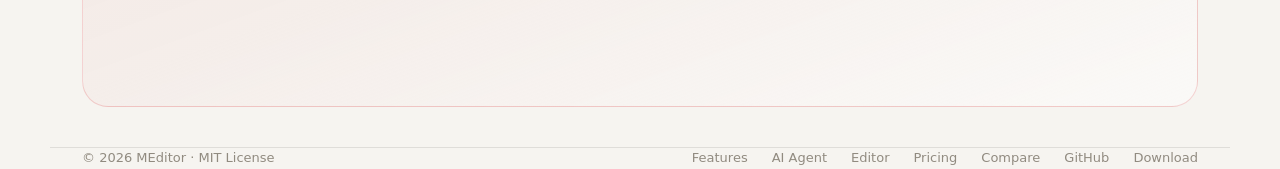
==== commit 7f6fdf24: "chore(release): 0.12.3 —— iOS UI 原生化定稿 + 发版基建 - VERSION 0.12.2 → 0.12.3；CHANGELOG [Unreleased] → [0." ====
--- a/website/compare.html
+++ b/website/compare.html
@@ -235,7 +235,7 @@
     <div class="hero-actions" style="margin-bottom:0">
       <a href="/update/pkg" class="btn btn-primary">
         <svg width="16" height="16" viewBox="0 0 16 16" fill="none"><path d="M8 1v9M8 10l-3-3M8 10l3-3" stroke="currentColor" stroke-width="1.6" stroke-linecap="round" stroke-linejoin="round"/><path d="M2 13h12" stroke="currentColor" stroke-width="1.6" stroke-linecap="round" stroke-linejoin="round"/></svg>
-        Download for macOS 14+<span class="dl-version"> · v0.12.1</span>
+        Download for macOS 14+<span class="dl-version"> · v0.12.3</span>
       </a>
       <a href="/" class="btn btn-ghost">Back to home</a>
     </div>
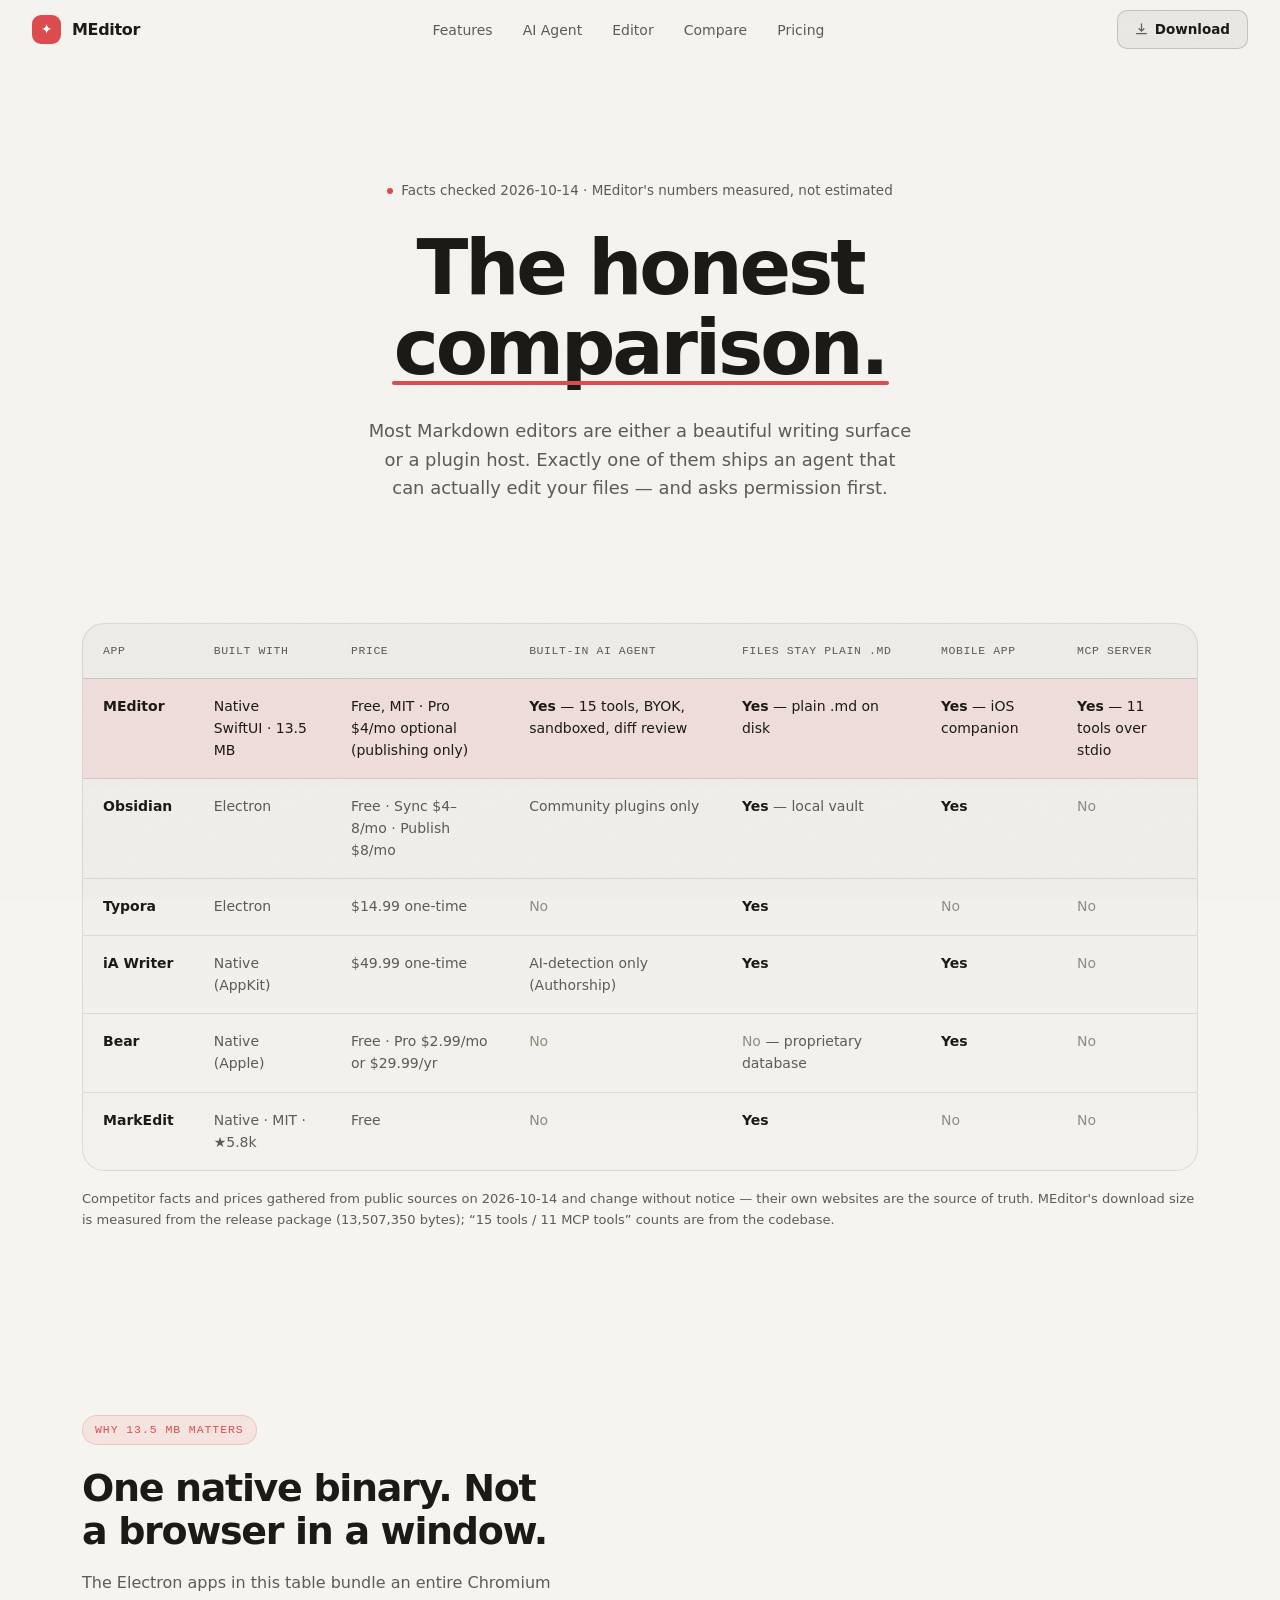
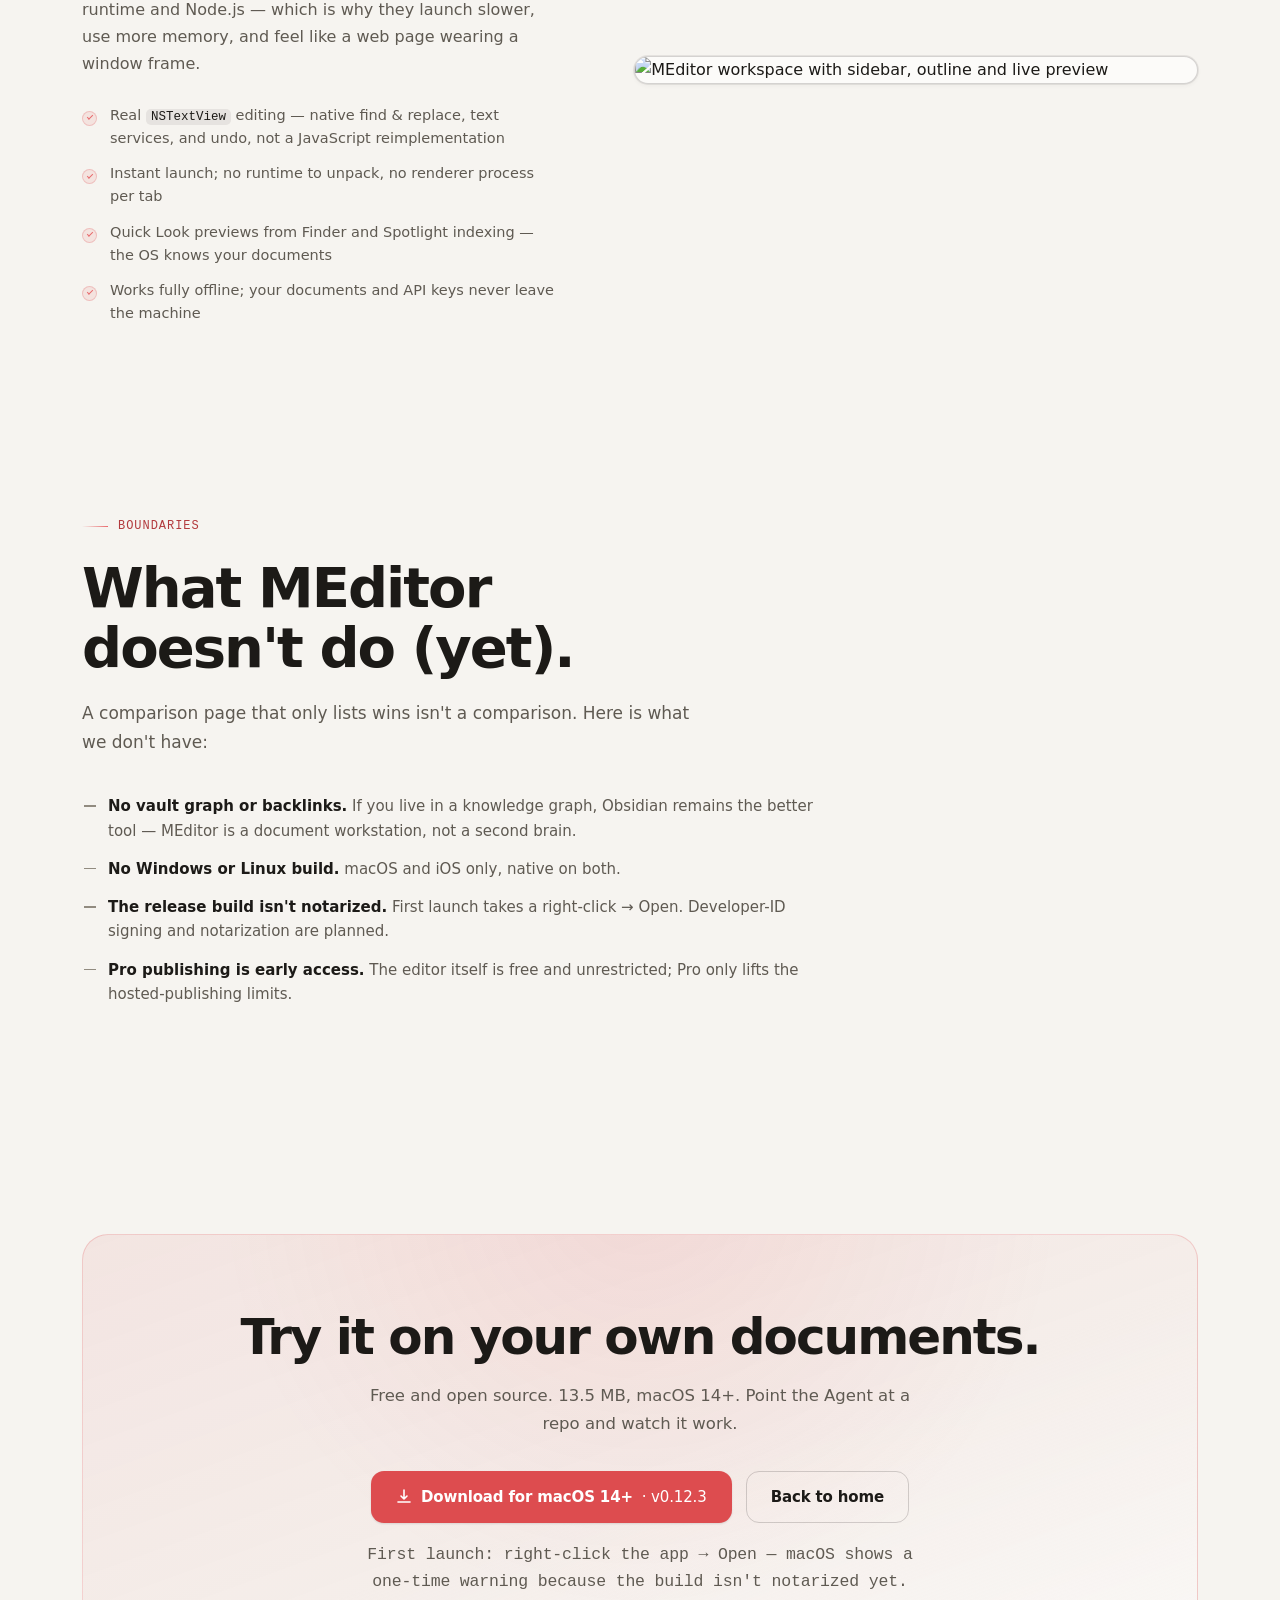
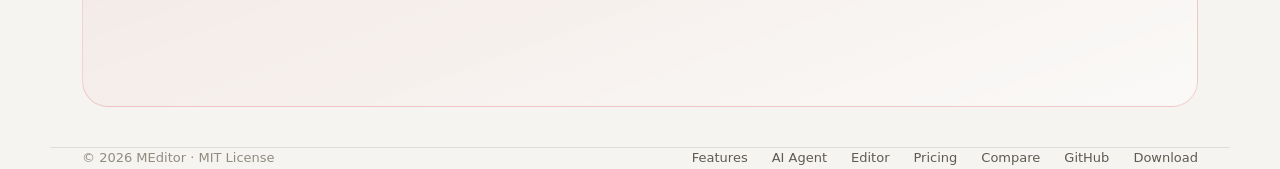
==== commit 2a4f46f7: "fix(site): A 方案 —— 必须读清的小字提到 --text-2，保留第三层的淡感 接续上一提交：剩余低于 AA 的项几乎都源于 --text-3（3.08:1）。 按 A 方案处理（不动 " ====
--- a/website/compare.html
+++ b/website/compare.html
@@ -22,7 +22,8 @@
       text-align: left; white-space: nowrap;
       font-family: var(--mono); font-size: 11.5px; font-weight: 500;
       letter-spacing: 0.05em; text-transform: uppercase;
-      color: var(--text-3);
+      /* A 方案：表头是列名，必须读清 —— 提到第二层。 */
+      color: var(--text-2);
       padding: 18px 20px;
       border-bottom: 1px solid var(--hairline-2);
     }
@@ -40,7 +41,8 @@
     .cmp-no  { color: var(--text-3); }
     .cmp-note {
       margin-top: 18px;
-      font-size: 13px; color: var(--text-3); line-height: 1.6;
+      /* 竞品数据来源与核对日期 —— 可信度声明，不是装饰。 */
+      font-size: 13px; color: var(--text-2); line-height: 1.6;
     }
     .wont-list { list-style: none; display: grid; gap: 14px; max-width: 760px; }
     .wont-list li {
@@ -252,7 +254,7 @@
     <a href="/#editor">Editor</a>
     <a href="/#pricing">Pricing</a>
     <a href="/compare">Compare</a>
-    <a href="https://github.com/retrychx/Meditor" target="_blank" rel="noopener">GitHub</a>
+    <a href="https://github.com/migoric/Meditor" target="_blank" rel="noopener">GitHub</a>
     <a href="#download">Download</a>
   </div>
 </footer>
--- a/website/style.css
+++ b/website/style.css
@@ -33,6 +33,12 @@
       --accent-hi:   #E86A6C;
       --accent-dim:  rgba(221,76,79,0.10);
       --accent-glow: rgba(221,76,79,0.18);
+
+      /* 小字专用珊瑚：--accent(3.5:1) 与 --accent-hi(2.9:1) 在暖白纸上都达不到
+         WCAG AA 对小字要求的 4.5:1，只能做装饰不能做 12px 标签的字色。
+         这一档约 5.1:1，专门给 eyebrow 这类必须读清的小号文字用。
+         约束不变：仍只作点缀，不做大面积填充。 */
+      --accent-text: #B23A3D;
 
       --font: -apple-system, BlinkMacSystemFont, "SF Pro Display", "Segoe UI", Inter, system-ui, sans-serif;
       --font-serif: ui-serif, "New York", Georgia, "Times New Roman", serif;
@@ -204,7 +210,9 @@
       display: inline-flex; align-items: center; gap: 10px;
       font-family: var(--mono); font-size: 12px; font-weight: 500;
       letter-spacing: 0.08em; text-transform: uppercase;
-      color: var(--accent-hi);
+      /* 文字用 --accent-text（约 5.1:1）；下面的装饰短横仍用 --accent-hi，
+         线条没有对比度要求，保留更亮的观感。 */
+      color: var(--accent-text);
       margin-bottom: 22px;
     }
     .eyebrow::before {
@@ -295,7 +303,8 @@
     }
     .hero-note {
       margin-top: 20px;
-      font-family: var(--mono); font-size: 12.5px; color: var(--text-3);
+      /* 体积 / 系统要求 / 许可 / BYOK —— 首屏的关键规格，不是装饰。 */
+      font-family: var(--mono); font-size: 12.5px; color: var(--text-2);
       letter-spacing: -0.01em;
     }
     .hero-note b { color: var(--text-2); font-weight: 500; }
@@ -378,7 +387,8 @@
       margin-top: 11px;
       font-family: var(--mono); font-size: 11.5px;
       letter-spacing: 0.05em; text-transform: uppercase;
-      color: var(--text-3);
+      /* A 方案：11.5px 小字用 --text-3 只有 3.08:1，读不清；提到第二层。 */
+      color: var(--text-2);
     }
 
     /* ═══════════════ Bento features ═══════════════ */
@@ -536,18 +546,25 @@
       margin-bottom: 18px;
     }
     .price-badge {
-      font-family: var(--mono); font-size: 10.5px; letter-spacing: 0.06em;
+      font-family: var(--mono); font-size: 11px; letter-spacing: 0.06em;
       padding: 3px 9px; border-radius: 100px;
-      color: #C7D2FE;
-      background: rgba(28,25,23,0.20);
-      border: 1px solid rgba(28,25,23,0.34);
+      /* 2026-10-17：原来是 #C7D2FE（浅蓝紫）压 rgba(28,25,23,0.20) 灰底，
+         对比度约 1.3:1，肉眼几乎不可读 —— #39 那次「去掉蓝紫渐变」漏下的
+         全站唯一一处蓝紫遗留。改为墨黑字 + 珊瑚淡底 + 珊瑚细描边：
+         文字对比度约 14:1（小字 AA 要求 4.5:1），同时红色只以 10% 底和
+         28% 描边出现，仍守住 --accent「只作点缀」的约束。
+         不用珊瑚红作字色：--accent 3.5:1、--accent-lo 4.2:1，小字均不达标。 */
+      color: var(--text);
+      background: var(--accent-dim);
+      border: 1px solid rgba(221,76,79,0.28);
       text-transform: none;
     }
     .price-amount {
       font-size: 46px; font-weight: 640; letter-spacing: -0.045em; line-height: 1;
       margin-bottom: 12px;
     }
-    .price-amount span { font-size: 15px; font-weight: 450; color: var(--text-3); letter-spacing: -0.01em; }
+    /* 价格单位（/ month、/ forever）是关键信息，不是装饰 —— 提到第二层。 */
+    .price-amount span { font-size: 15px; font-weight: 450; color: var(--text-2); letter-spacing: -0.01em; }
     .price-tagline { font-size: 14.5px; color: var(--text-2); margin-bottom: 26px; }
     .price-list {
       list-style: none; display: grid; gap: 11px;
@@ -563,14 +580,15 @@
       width: 5px; height: 5px; border-radius: 50%;
       background: var(--accent-hi);
     }
-    .price-list li.soon { color: var(--text-3); }
-    .price-list li.soon::before { background: var(--text-3); }
-    .price-list em { font-style: normal; color: var(--text-3); font-size: 12.5px; }
+    .price-list li.soon { color: var(--text-2); }
+    .price-list li.soon::before { background: var(--text-3); }   /* 圆点是装饰，保持第三层 */
+    .price-list em { font-style: normal; color: var(--text-2); font-size: 12.5px; }
     .price-card .btn { justify-content: center; }
 
     .pricing-note {
       text-align: center; margin-top: 26px;
-      font-size: 13px; color: var(--text-3);
+      /* 定价可能变更的免责说明，必须读清。 */
+      font-size: 13px; color: var(--text-2);
     }
 
     /* ═══════════════ CTA banner ═══════════════ */
@@ -602,7 +620,10 @@
       font-size: 16.5px; color: var(--text-2);
       max-width: 560px; margin: 0 auto 34px; line-height: 1.66;
     }
-    .dl-version { color: var(--text-2); font-weight: 450; }
+    /* 版本号在 .btn-primary（珊瑚底、白字）内部，原先写死 --text-2 灰棕 ——
+   灰棕压在红底上只有 1.7:1，等于看不见。跟随按钮白字（约 4.2:1），
+   靠更细的字重（450）表达"次要"而非靠降低对比度。 */
+    .dl-version { color: #fff; font-weight: 450; }
 
     /* ═══════════════ Footer ═══════════════ */
     footer {
@@ -614,11 +635,12 @@
       font-size: 13px; color: var(--text-3);
     }
     .footer-links { display: flex; gap: 24px; flex-wrap: wrap; }
+    /* 页脚导航是可点击入口，不该比正文淡到读不清。hover 提到 --text 保留反馈。 */
     .footer-links a {
-      color: var(--text-3); text-decoration: none;
+      color: var(--text-2); text-decoration: none;
       transition: color .2s var(--ease);
     }
-    .footer-links a:hover { color: var(--text-2); }
+    .footer-links a:hover { color: var(--text); }
 
     /* ═══════════════ Reveal animation ═══════════════ */
     .reveal { opacity: 0; transform: translateY(26px); }
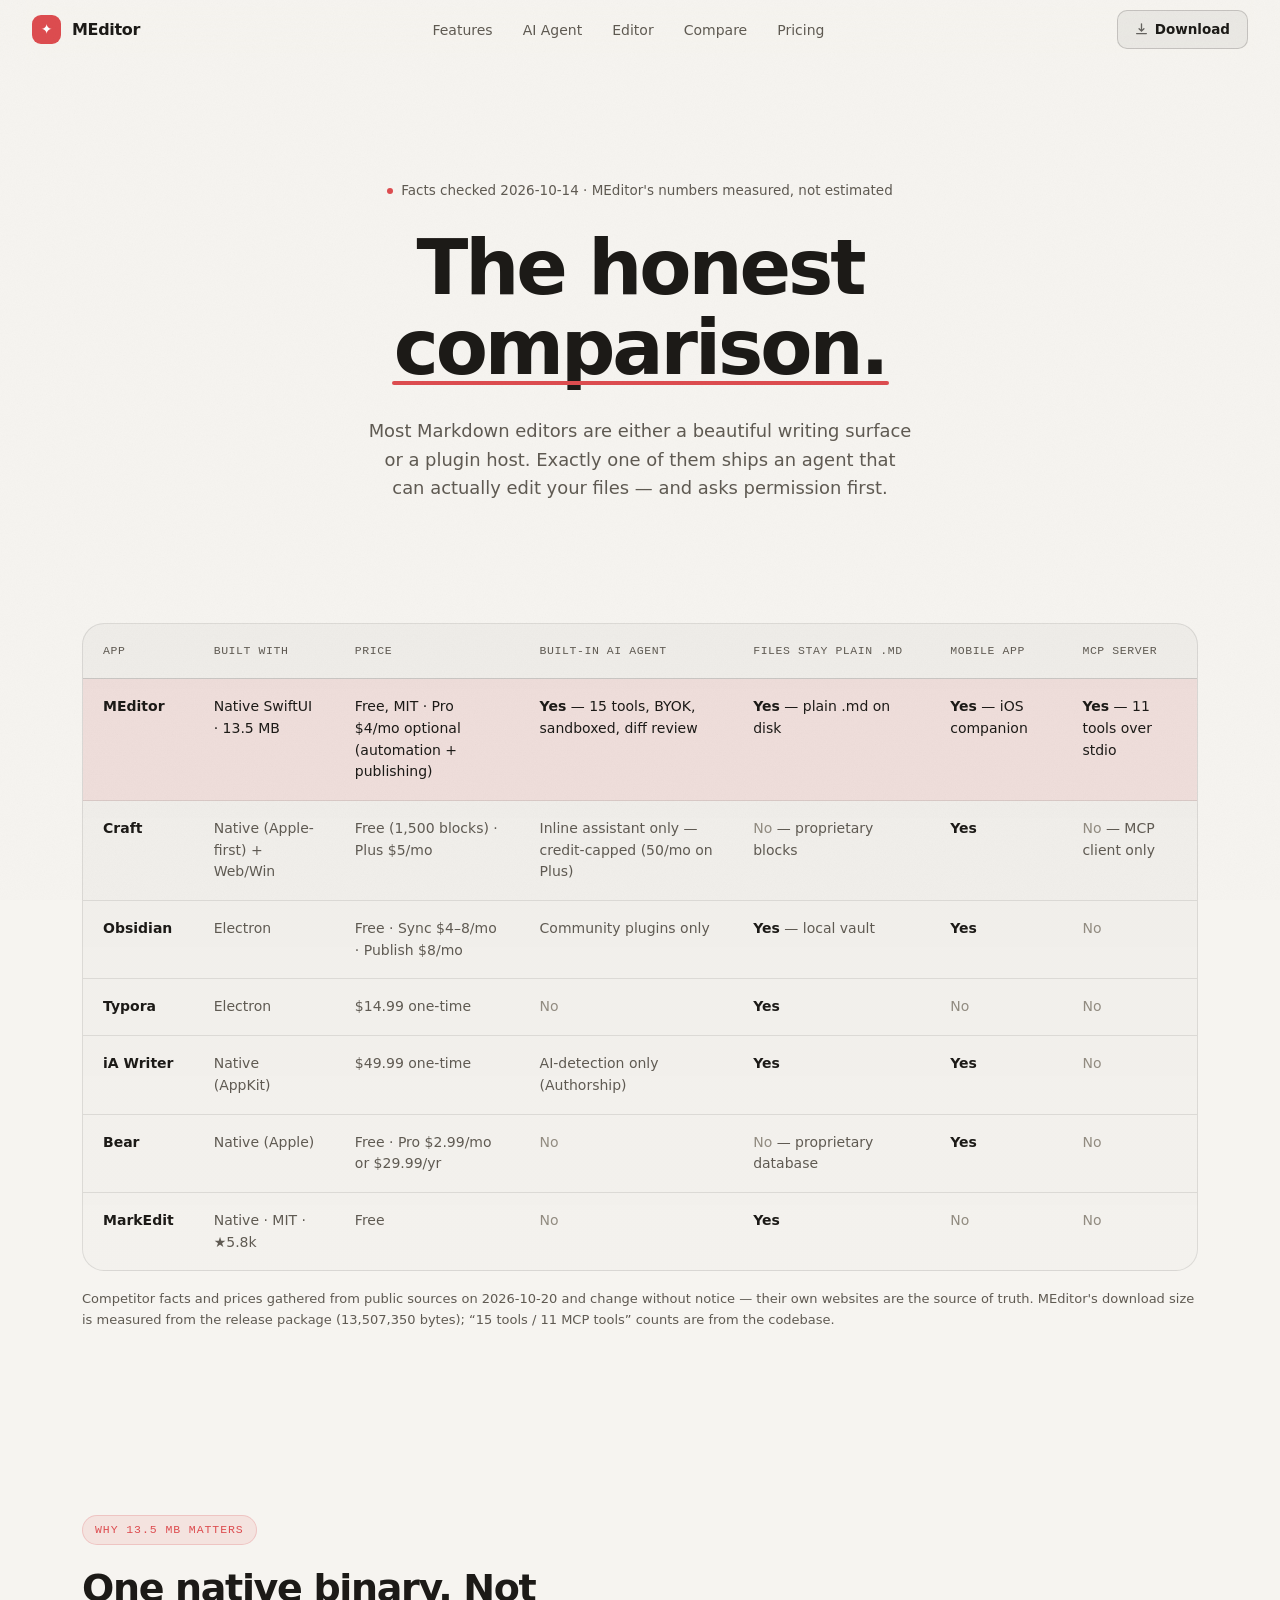
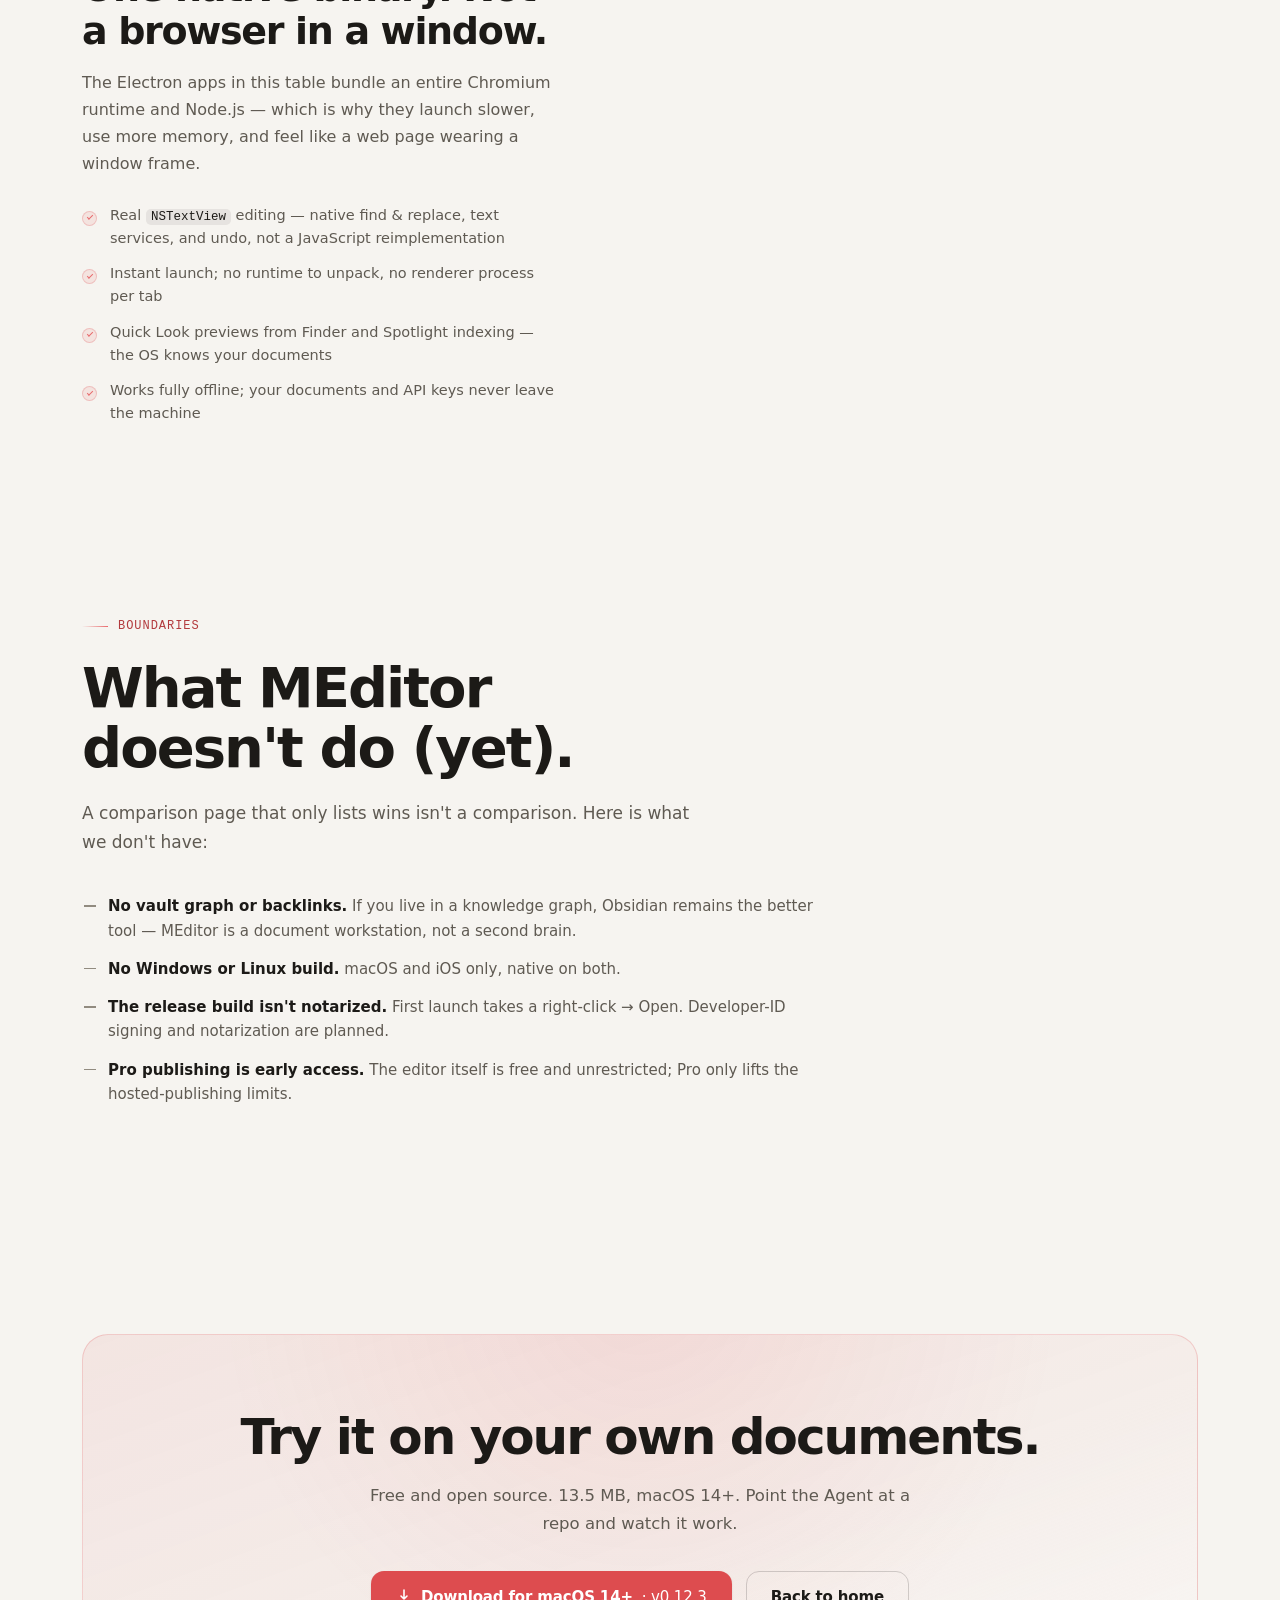
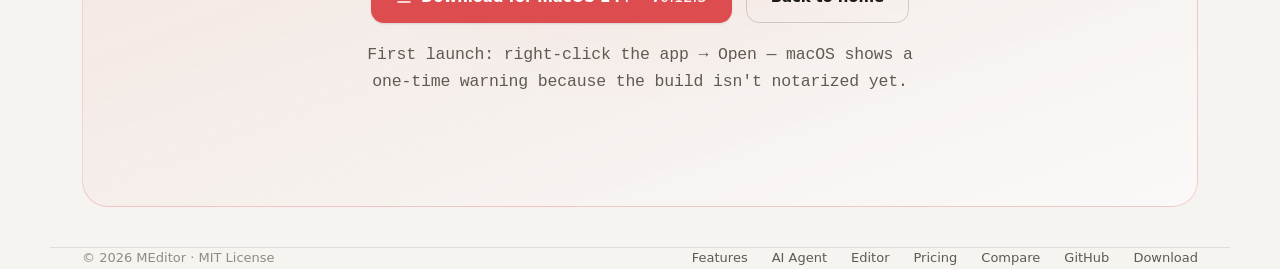
==== commit 9f1537c6: "feat(site): 文案按复核结论重排 —— 结果先行、定价转为自动化叙事 复核 §1.4 用户决策法则（先理解结果，再理解 AI）与问题 8（定位句是架构语言）：  - hero 副标改为结果先" ====
--- a/website/compare.html
+++ b/website/compare.html
@@ -3,8 +3,8 @@
 <head>
   <meta charset="UTF-8" />
   <meta name="viewport" content="width=device-width, initial-scale=1.0" />
-  <title>Compare — MEditor vs Obsidian, Typora, iA Writer, Bear, MarkEdit</title>
-  <meta name="description" content="The honest comparison: MEditor vs Obsidian, Typora, iA Writer, Bear and MarkEdit. Native vs Electron, built-in AI agent, BYOK, MCP server, mobile. Prices checked October 2026." />
+  <title>Compare — MEditor vs Craft, Obsidian, Typora, iA Writer, Bear, MarkEdit</title>
+  <meta name="description" content="The honest comparison: MEditor vs Craft, Obsidian, Typora, iA Writer, Bear and MarkEdit. Native vs Electron, built-in AI agent, BYOK, MCP server, mobile. Prices checked October 2026." />
   <meta property="og:title" content="MEditor — the honest comparison" />
   <meta property="og:description" content="Native 13.5 MB vs Electron. Built-in AI agent with real tool calls. BYOK. MCP server. Prices checked October 2026." />
   <meta property="og:type" content="website" />
@@ -121,11 +121,20 @@
           <tr class="cmp-us">
             <td>MEditor</td>
             <td>Native SwiftUI · 13.5 MB</td>
-            <td>Free, MIT · Pro $4/mo optional (publishing only)</td>
+            <td>Free, MIT · Pro $4/mo optional (automation + publishing)</td>
             <td><span class="cmp-yes">Yes</span> — 15 tools, BYOK, sandboxed, diff review</td>
             <td><span class="cmp-yes">Yes</span> — plain .md on disk</td>
             <td><span class="cmp-yes">Yes</span> — iOS companion</td>
             <td><span class="cmp-yes">Yes</span> — 11 tools over stdio</td>
+          </tr>
+          <tr>
+            <td>Craft</td>
+            <td>Native (Apple-first) + Web/Win</td>
+            <td>Free (1,500 blocks) · Plus $5/mo</td>
+            <td>Inline assistant only — credit-capped (50/mo on Plus)</td>
+            <td><span class="cmp-no">No</span> — proprietary blocks</td>
+            <td><span class="cmp-yes">Yes</span></td>
+            <td><span class="cmp-no">No</span> — MCP client only</td>
           </tr>
           <tr>
             <td>Obsidian</td>
@@ -176,7 +185,7 @@
       </table>
     </div>
     <p class="cmp-note reveal">
-      Competitor facts and prices gathered from public sources on 2026-10-14 and change without notice —
+      Competitor facts and prices gathered from public sources on 2026-10-20 and change without notice —
       their own websites are the source of truth. MEditor's download size is measured from the release
       package (13,507,350 bytes); “15 tools / 11 MCP tools” counts are from the codebase.
     </p>
@@ -287,5 +296,7 @@
     })
     .catch(() => {});
 </script>
+<!-- Cloudflare Web Analytics -->
+<script type='module' src='https://static.cloudflareinsights.com/beacon.min.js' data-cf-beacon='{"token": "05fe11bcd10e440093cdebcd6e6e1781"}'></script><!-- End Cloudflare Web Analytics -->
 </body>
 </html>
